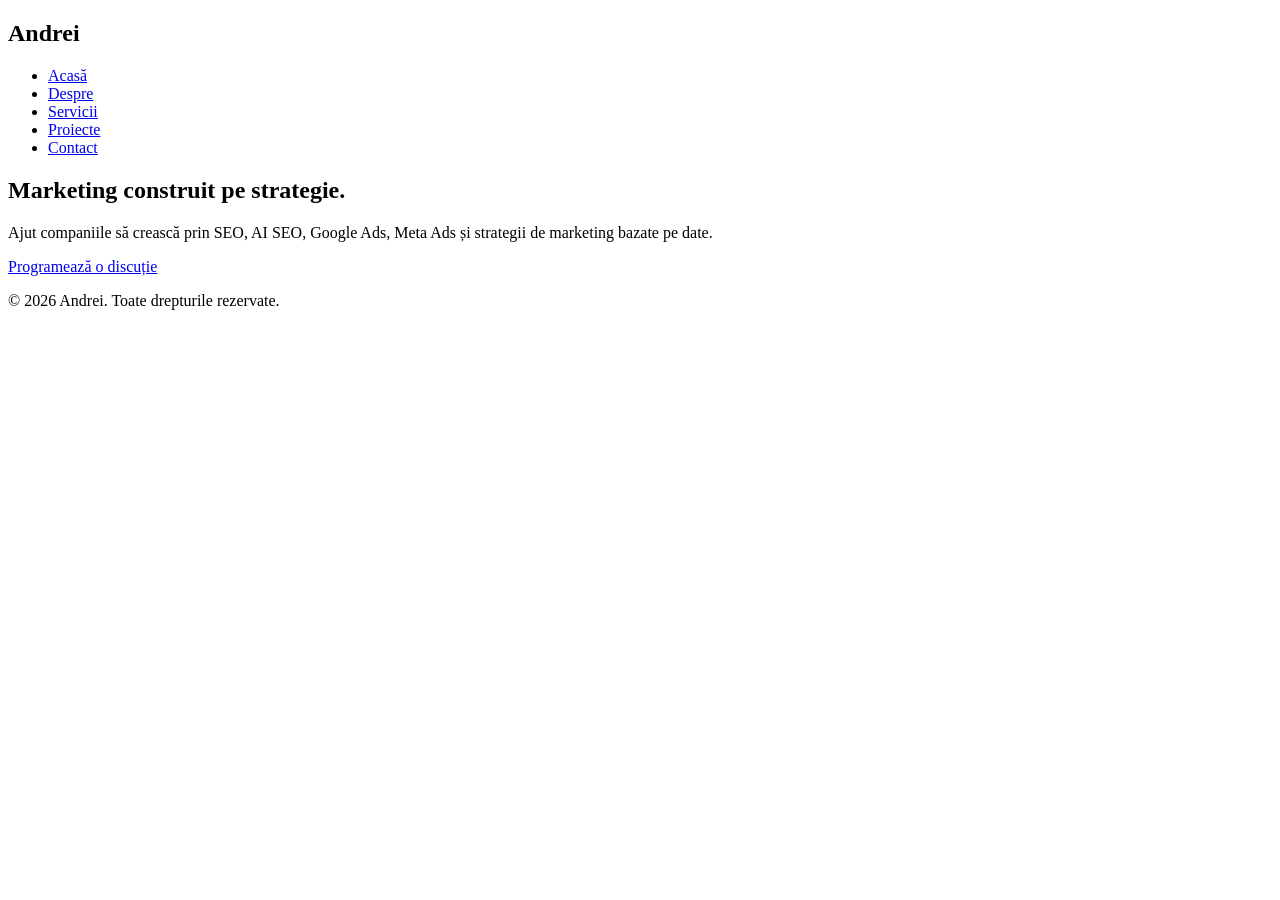
==== index.html @ 4b0fb8a0 "Add files via upload" ====
<!DOCTYPE html>
<html lang="ro">
<head>
    <meta charset="UTF-8">
    <meta name="viewport" content="width=device-width, initial-scale=1.0">
    <title>Andrei | Marketing Specialist</title>
    <meta name="description" content="Website de prezentare pentru Andrei - Specialist în Marketing.">
    <link rel="stylesheet" href="style.css">
</head>
<body>

<header>
    <nav>
        <h2>Andrei</h2>
        <ul>
            <li><a href="#">Acasă</a></li>
            <li><a href="#">Despre</a></li>
            <li><a href="#">Servicii</a></li>
            <li><a href="#">Proiecte</a></li>
            <li><a href="#">Contact</a></li>
        </ul>
    </nav>
</header>

<main>

<section id="hero">
    <h1>Marketing construit pe strategie.</h1>

    <p>
        Ajut companiile să crească prin SEO, AI SEO, Google Ads,
        Meta Ads și strategii de marketing bazate pe date.
    </p>

    <a href="#">Programează o discuție</a>
</section>

</main>

<footer>
    <p>© 2026 Andrei. Toate drepturile rezervate.</p>
</footer>

<script src="script.js"></script>

</body>
</html>
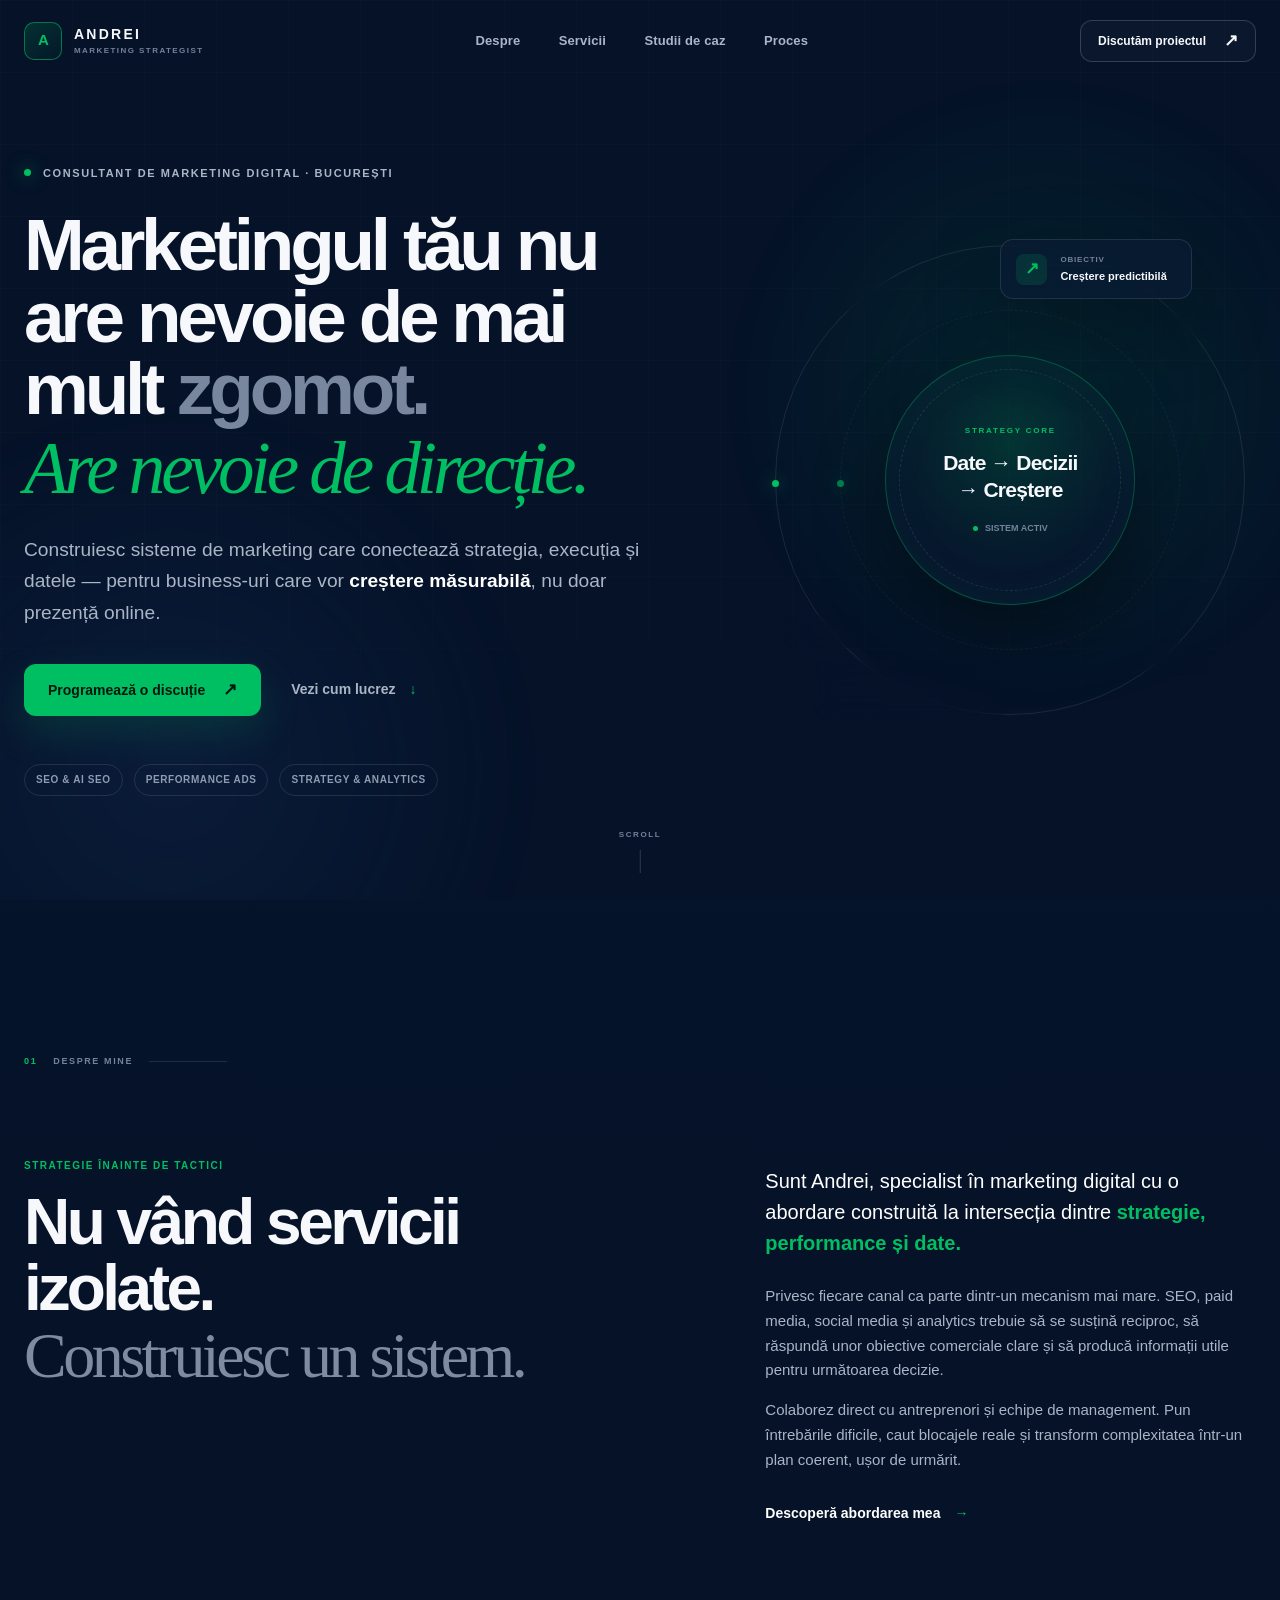
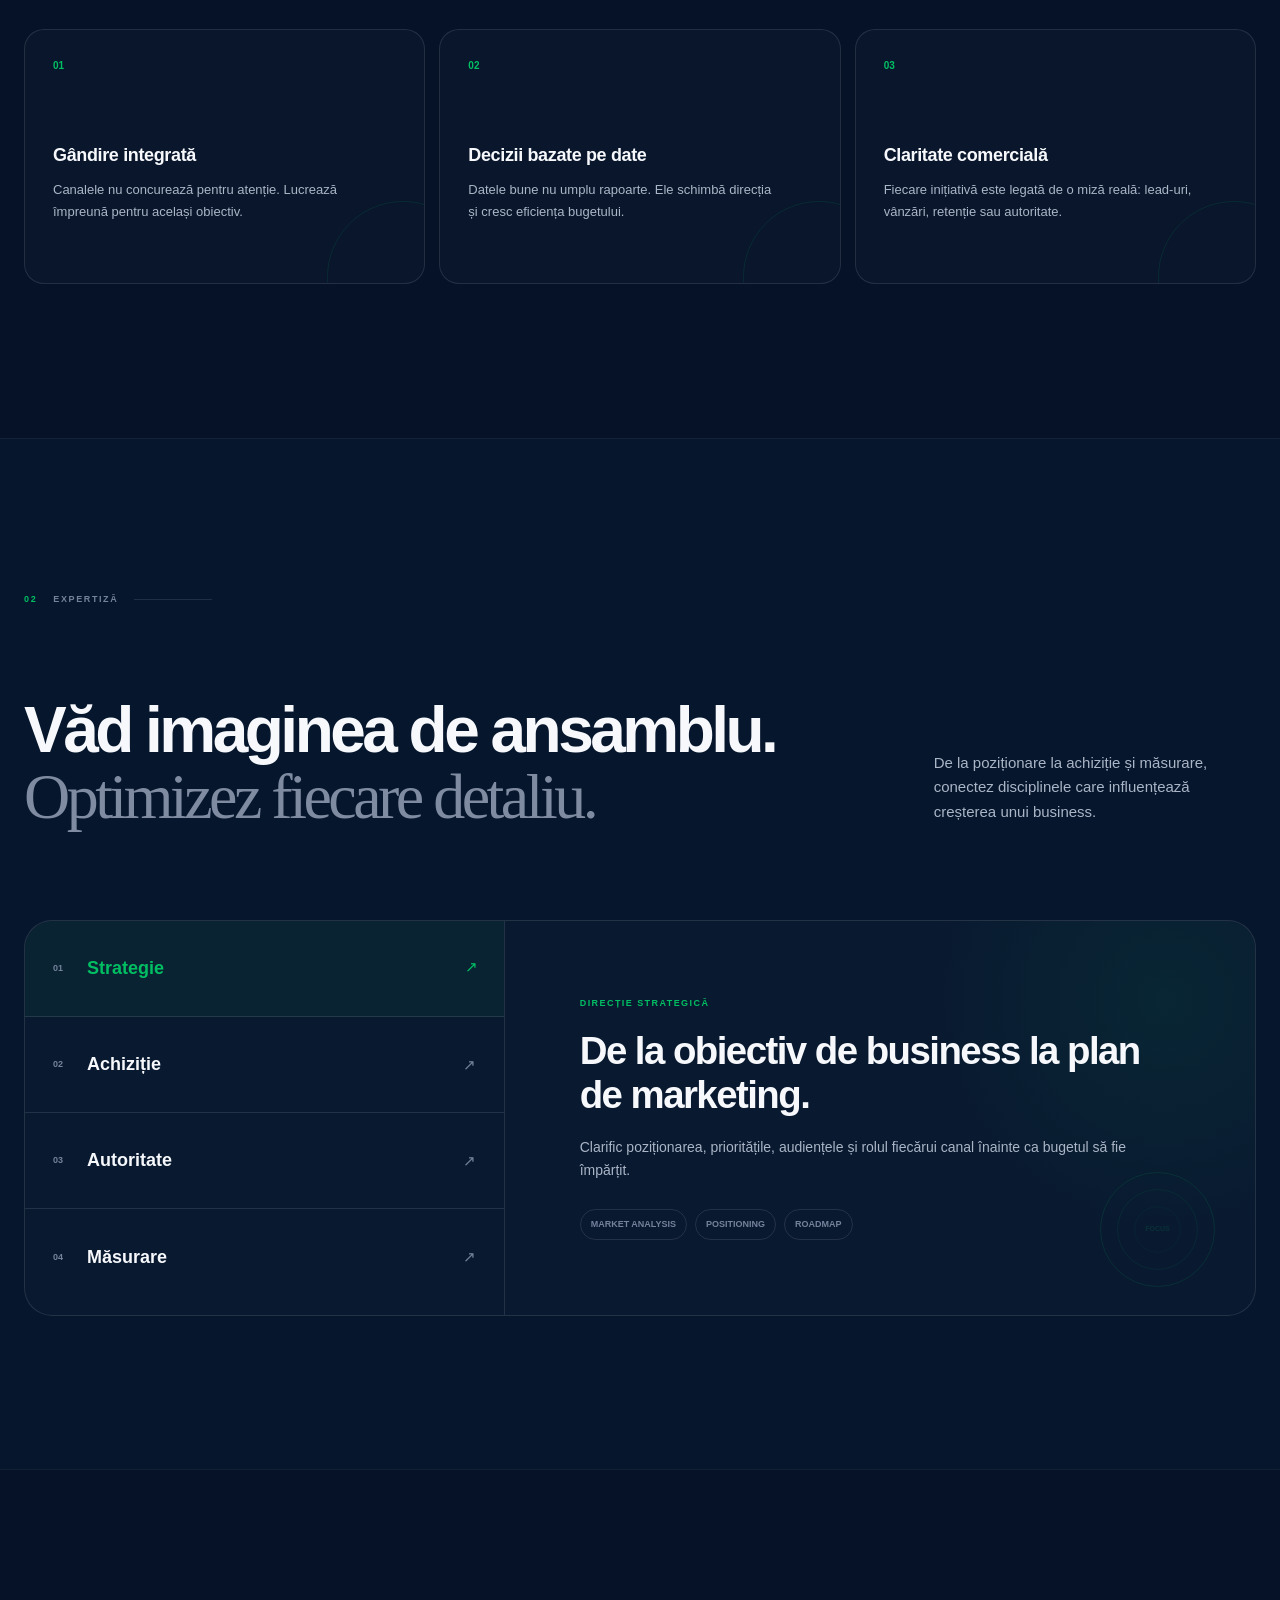
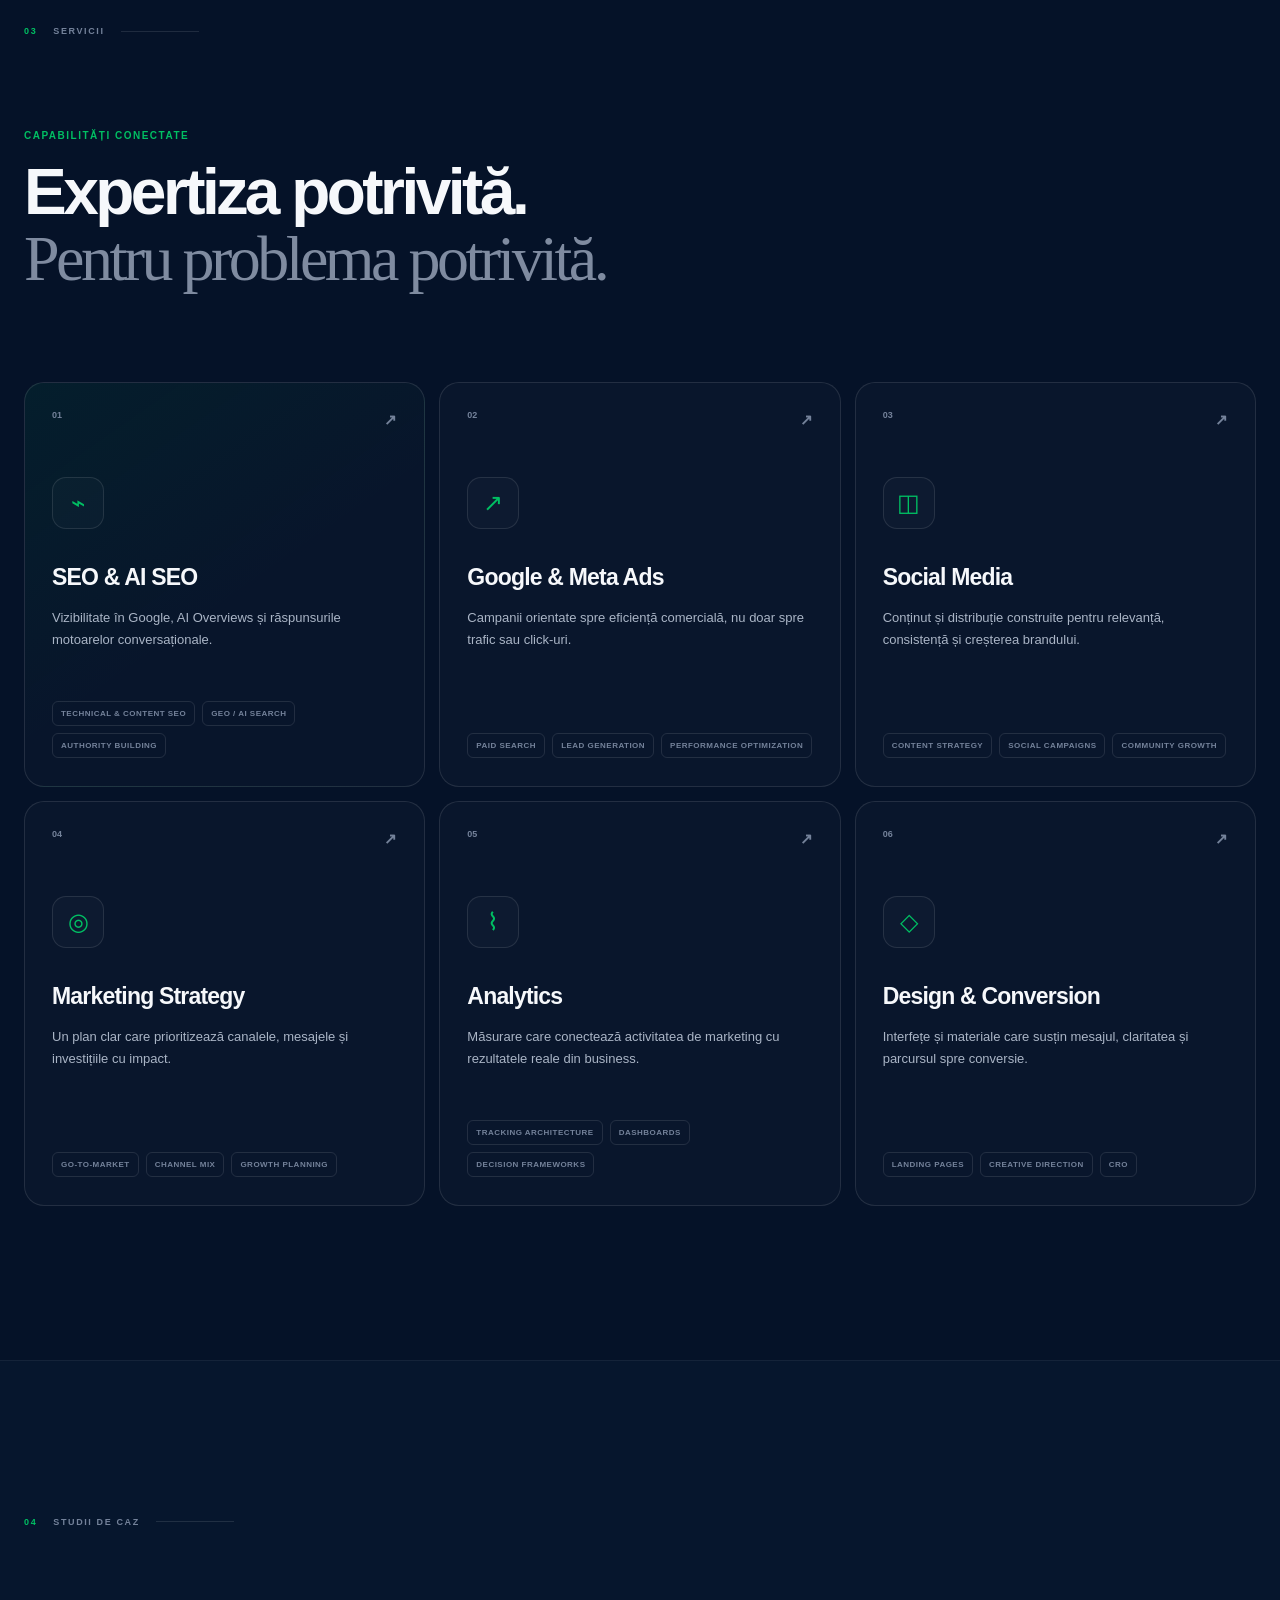
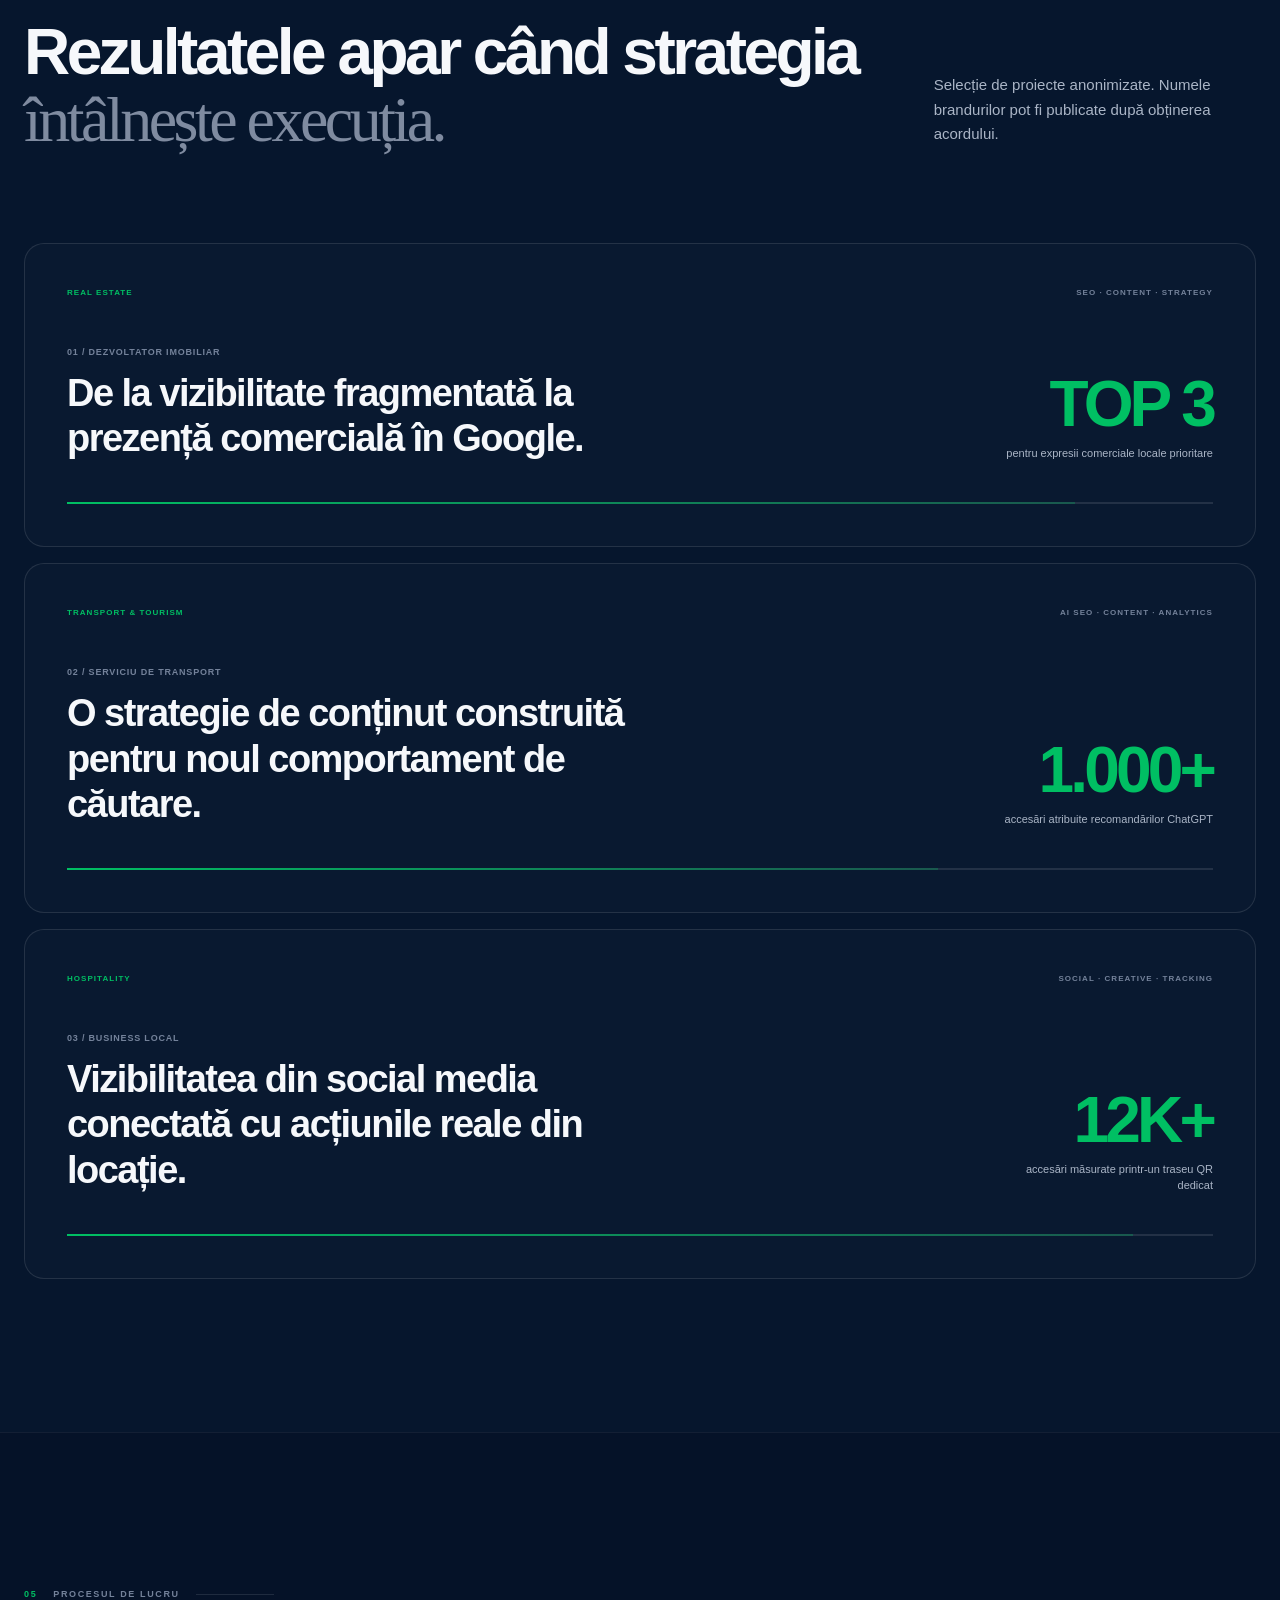
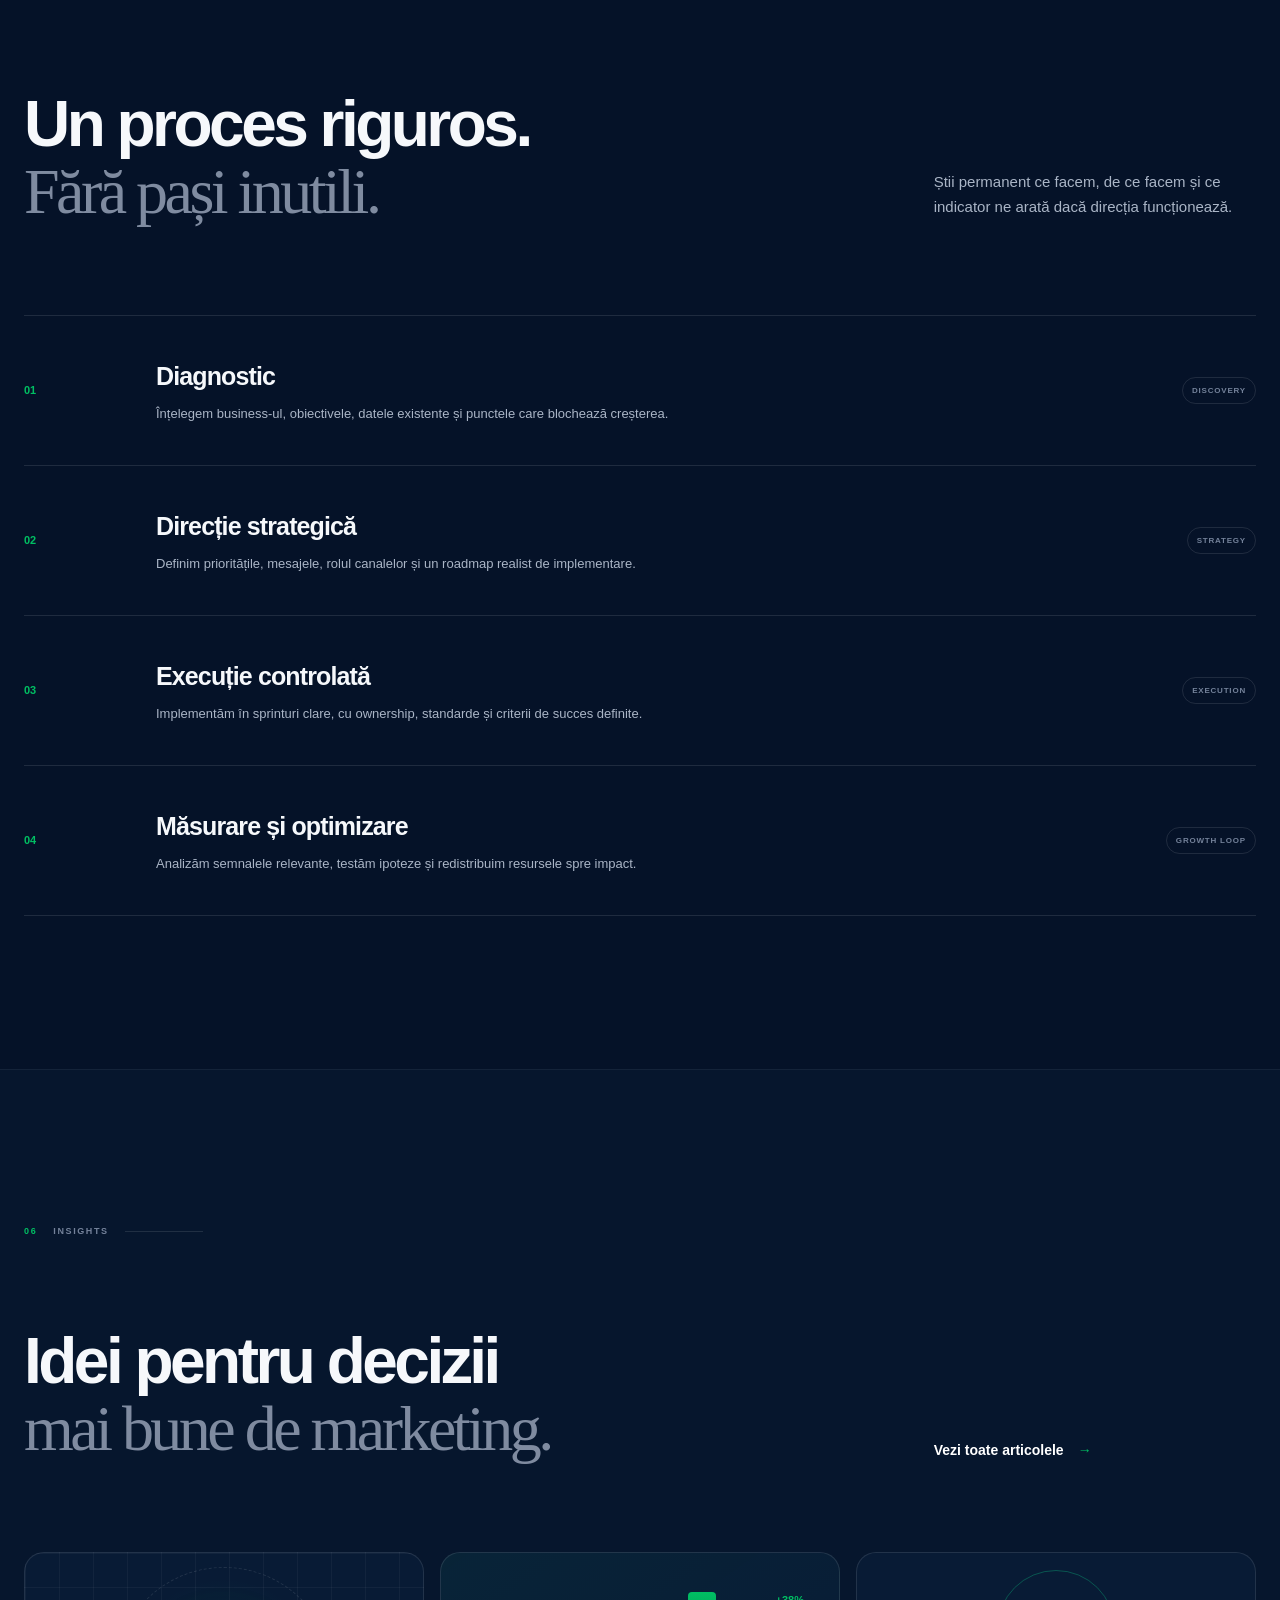
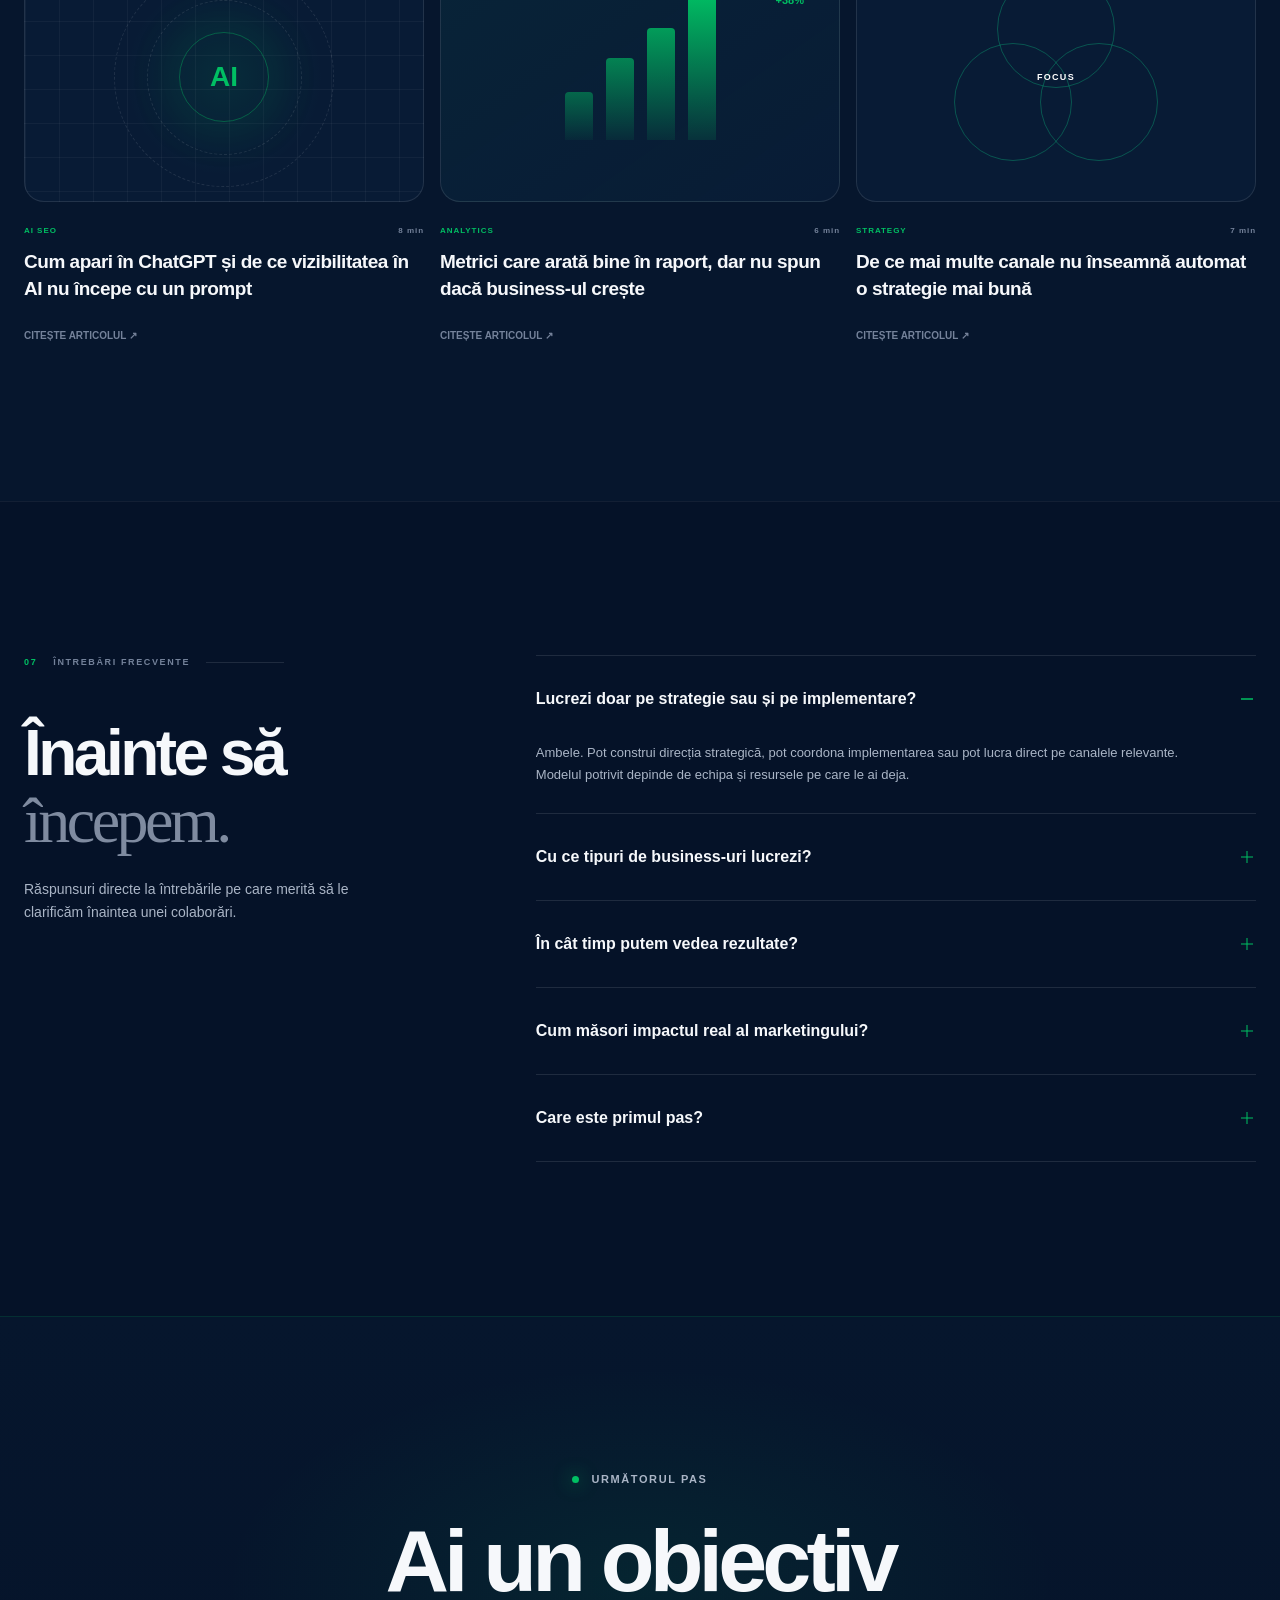
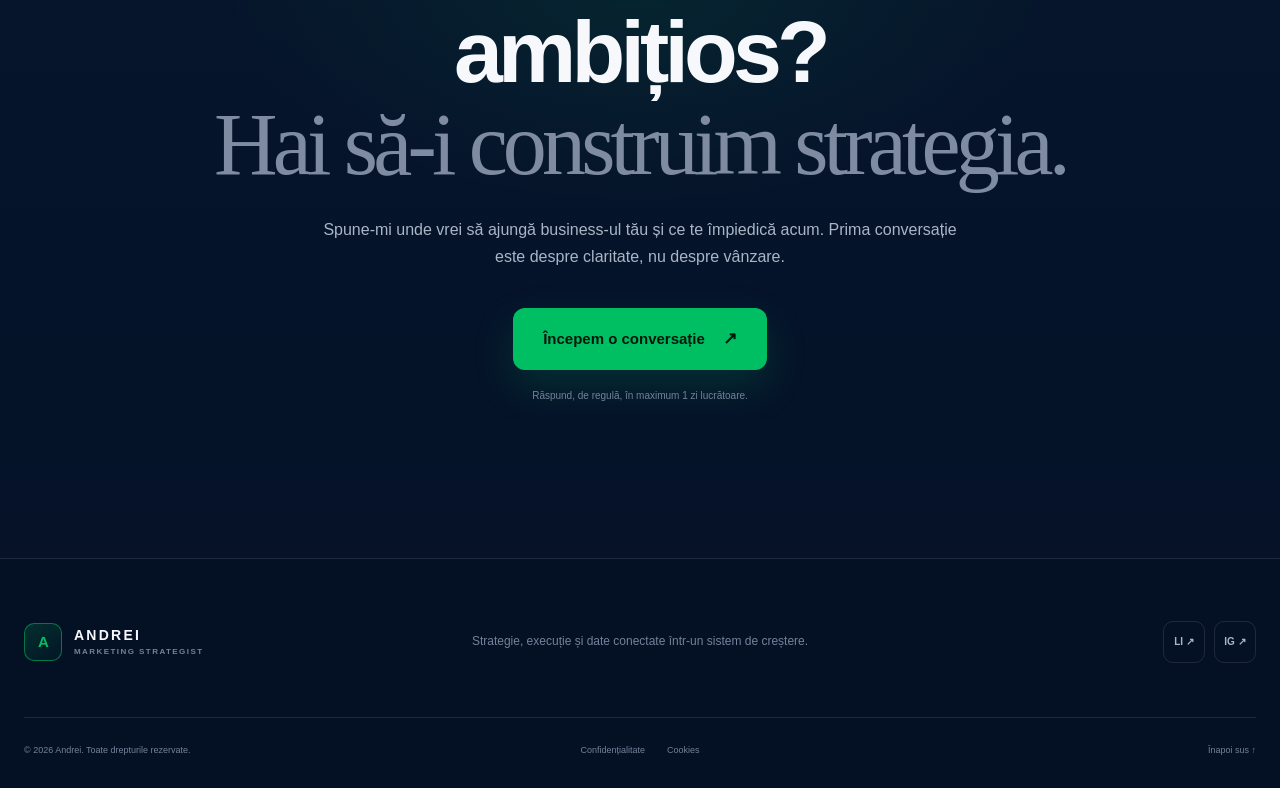
==== commit 28080d0f: "Add files via upload" ====
--- a/index.html
+++ b/index.html
@@ -1,47 +1,489 @@
-<!DOCTYPE html>
+<!doctype html>
 <html lang="ro">
 <head>
-    <meta charset="UTF-8">
-    <meta name="viewport" content="width=device-width, initial-scale=1.0">
-    <title>Andrei | Marketing Specialist</title>
-    <meta name="description" content="Website de prezentare pentru Andrei - Specialist în Marketing.">
-    <link rel="stylesheet" href="style.css">
+  <meta charset="utf-8">
+  <meta name="viewport" content="width=device-width, initial-scale=1">
+  <meta name="theme-color" content="#051228">
+  <meta name="color-scheme" content="dark">
+
+  <title>Andrei — Consultant de Marketing Digital | Strategie și Creștere</title>
+  <meta name="description" content="Strategii integrate de SEO, AI SEO, PPC, social media și analytics pentru business-uri care vor creștere măsurabilă, nu doar vizibilitate.">
+  <meta name="robots" content="index, follow, max-image-preview:large">
+  <!-- Înlocuiește domeniul de mai jos înainte de publicare. -->
+  <link rel="canonical" href="https://www.domeniultau.ro/">
+
+  <meta property="og:type" content="website">
+  <meta property="og:locale" content="ro_RO">
+  <meta property="og:title" content="Andrei — Consultant de Marketing Digital">
+  <meta property="og:description" content="Marketing construit ca sistem de creștere: strategie, execuție și măsurare.">
+  <meta property="og:url" content="https://www.domeniultau.ro/">
+  <meta property="og:site_name" content="Andrei — Marketing Digital">
+  <meta property="og:image" content="https://www.domeniultau.ro/og-image.jpg">
+  <meta property="og:image:alt" content="Andrei — consultant de marketing digital">
+
+  <meta name="twitter:card" content="summary_large_image">
+  <meta name="twitter:title" content="Andrei — Consultant de Marketing Digital">
+  <meta name="twitter:description" content="Marketing construit ca sistem de creștere: strategie, execuție și măsurare.">
+  <meta name="twitter:image" content="https://www.domeniultau.ro/og-image.jpg">
+
+  <script type="application/ld+json">
+  {
+    "@context": "https://schema.org",
+    "@type": "Person",
+    "name": "Andrei",
+    "jobTitle": "Consultant de Marketing Digital",
+    "url": "https://www.domeniultau.ro/",
+    "knowsAbout": [
+      "Marketing Strategy",
+      "Search Engine Optimization",
+      "AI SEO",
+      "Google Ads",
+      "Meta Ads",
+      "Social Media Marketing",
+      "Marketing Analytics"
+    ]
+  }
+  </script>
+
+  <link rel="stylesheet" href="style.css">
+  <script src="script.js" defer></script>
 </head>
+
 <body>
-
-<header>
-    <nav>
-        <h2>Andrei</h2>
-        <ul>
-            <li><a href="#">Acasă</a></li>
-            <li><a href="#">Despre</a></li>
-            <li><a href="#">Servicii</a></li>
-            <li><a href="#">Proiecte</a></li>
-            <li><a href="#">Contact</a></li>
-        </ul>
-    </nav>
-</header>
-
-<main>
-
-<section id="hero">
-    <h1>Marketing construit pe strategie.</h1>
-
-    <p>
-        Ajut companiile să crească prin SEO, AI SEO, Google Ads,
-        Meta Ads și strategii de marketing bazate pe date.
-    </p>
-
-    <a href="#">Programează o discuție</a>
-</section>
-
-</main>
-
-<footer>
-    <p>© 2026 Andrei. Toate drepturile rezervate.</p>
-</footer>
-
-<script src="script.js"></script>
-
+  <a class="skip-link" href="#continut">Sari la conținut</a>
+
+  <header class="site-header" data-header>
+    <div class="container nav-shell">
+      <a class="brand" href="#acasa" aria-label="Andrei — pagina principală">
+        <span class="brand-mark" aria-hidden="true">A</span>
+        <span class="brand-copy">
+          <strong>ANDREI</strong>
+          <small>MARKETING STRATEGIST</small>
+        </span>
+      </a>
+
+      <nav class="desktop-nav" aria-label="Navigație principală">
+        <a href="#despre">Despre</a>
+        <a href="#servicii">Servicii</a>
+        <a href="#studii">Studii de caz</a>
+        <a href="#proces">Proces</a>
+      </nav>
+
+      <a class="button button-small button-outline nav-cta" href="#contact">
+        Discutăm proiectul
+        <span aria-hidden="true">↗</span>
+      </a>
+
+      <button class="menu-toggle" type="button" aria-label="Deschide meniul" aria-controls="mobile-menu" aria-expanded="false" data-menu-toggle>
+        <span></span><span></span>
+      </button>
+    </div>
+
+    <div class="mobile-menu" id="mobile-menu" data-mobile-menu hidden>
+      <nav aria-label="Navigație mobilă">
+        <a href="#despre">Despre</a>
+        <a href="#expertiza">Expertiză</a>
+        <a href="#servicii">Servicii</a>
+        <a href="#studii">Studii de caz</a>
+        <a href="#proces">Proces</a>
+        <a href="#blog">Insights</a>
+        <a href="#contact">Contact</a>
+      </nav>
+    </div>
+  </header>
+
+  <main id="continut">
+    <section class="hero" id="acasa" aria-labelledby="hero-title">
+      <div class="hero-grid" aria-hidden="true"></div>
+      <div class="hero-glow hero-glow-one" aria-hidden="true"></div>
+      <div class="hero-glow hero-glow-two" aria-hidden="true"></div>
+
+      <div class="container hero-layout">
+        <div class="hero-copy" data-reveal>
+          <p class="eyebrow"><span></span> Consultant de marketing digital · București</p>
+          <h1 id="hero-title">
+            Marketingul tău nu are nevoie de mai mult <span class="muted-word">zgomot.</span>
+            <em>Are nevoie de direcție.</em>
+          </h1>
+          <p class="hero-lead">
+            Construiesc sisteme de marketing care conectează strategia, execuția și datele — pentru business-uri care vor <strong>creștere măsurabilă</strong>, nu doar prezență online.
+          </p>
+          <div class="hero-actions">
+            <a class="button button-primary" href="#contact">
+              Programează o discuție
+              <span aria-hidden="true">↗</span>
+            </a>
+            <a class="text-link" href="#studii">
+              Vezi cum lucrez
+              <span aria-hidden="true">↓</span>
+            </a>
+          </div>
+          <div class="hero-proof" aria-label="Domenii principale de expertiză">
+            <span>SEO &amp; AI SEO</span>
+            <span>Performance Ads</span>
+            <span>Strategy &amp; Analytics</span>
+          </div>
+        </div>
+
+        <div class="strategy-visual" data-parallax-root data-reveal aria-label="Sistem strategic de marketing: strategie, canale și măsurare">
+          <div class="visual-orbit orbit-one" aria-hidden="true"></div>
+          <div class="visual-orbit orbit-two" aria-hidden="true"></div>
+
+          <div class="signal-card signal-card-top" data-parallax="-0.7">
+            <span class="signal-icon" aria-hidden="true">↗</span>
+            <span><small>Obiectiv</small>Creștere predictibilă</span>
+          </div>
+
+          <div class="strategy-core" data-parallax="0.35">
+            <span class="core-label">STRATEGY CORE</span>
+            <strong>Date → Decizii<br>→ Creștere</strong>
+            <div class="core-status"><i></i> Sistem activ</div>
+          </div>
+
+          <div class="channel-node node-seo" data-parallax="0.85"><i></i><span>SEO</span></div>
+          <div class="channel-node node-ads" data-parallax="-0.5"><i></i><span>ADS</span></div>
+          <div class="channel-node node-social" data-parallax="0.6"><i></i><span>SOCIAL</span></div>
+          <div class="channel-node node-data" data-parallax="-0.8"><i></i><span>DATA</span></div>
+
+          <div class="signal-card signal-card-bottom" data-parallax="0.9">
+            <span class="mini-chart" aria-hidden="true"><i></i><i></i><i></i><i></i></span>
+            <span><small>Principiu</small>Măsoară ce contează</span>
+          </div>
+        </div>
+      </div>
+
+      <a class="scroll-cue" href="#despre" aria-label="Derulează la secțiunea Despre mine">
+        <span>SCROLL</span><i aria-hidden="true"></i>
+      </a>
+    </section>
+
+    <section class="section about" id="despre" aria-labelledby="about-title">
+      <div class="container">
+        <div class="section-index" data-reveal><span>01</span><p>DESPRE MINE</p></div>
+        <div class="about-grid">
+          <div data-reveal>
+            <p class="section-kicker">Strategie înainte de tactici</p>
+            <h2 id="about-title">Nu vând servicii izolate.<br><span>Construiesc un sistem.</span></h2>
+          </div>
+          <div class="about-copy" data-reveal>
+            <p class="large-copy">Sunt Andrei, specialist în marketing digital cu o abordare construită la intersecția dintre <strong>strategie, performance și date.</strong></p>
+            <p>Privesc fiecare canal ca parte dintr-un mecanism mai mare. SEO, paid media, social media și analytics trebuie să se susțină reciproc, să răspundă unor obiective comerciale clare și să producă informații utile pentru următoarea decizie.</p>
+            <p>Colaborez direct cu antreprenori și echipe de management. Pun întrebările dificile, caut blocajele reale și transform complexitatea într-un plan coerent, ușor de urmărit.</p>
+            <a class="text-link text-link-accent" href="#proces">Descoperă abordarea mea <span aria-hidden="true">→</span></a>
+          </div>
+        </div>
+
+        <div class="principles-grid" data-stagger>
+          <article class="principle-card" data-reveal>
+            <span class="card-number">01</span>
+            <h3>Gândire integrată</h3>
+            <p>Canalele nu concurează pentru atenție. Lucrează împreună pentru același obiectiv.</p>
+          </article>
+          <article class="principle-card" data-reveal>
+            <span class="card-number">02</span>
+            <h3>Decizii bazate pe date</h3>
+            <p>Datele bune nu umplu rapoarte. Ele schimbă direcția și cresc eficiența bugetului.</p>
+          </article>
+          <article class="principle-card" data-reveal>
+            <span class="card-number">03</span>
+            <h3>Claritate comercială</h3>
+            <p>Fiecare inițiativă este legată de o miză reală: lead-uri, vânzări, retenție sau autoritate.</p>
+          </article>
+        </div>
+      </div>
+    </section>
+
+    <section class="section expertise" id="expertiza" aria-labelledby="expertise-title">
+      <div class="container">
+        <div class="section-index" data-reveal><span>02</span><p>EXPERTIZĂ</p></div>
+        <div class="section-heading split-heading" data-reveal>
+          <h2 id="expertise-title">Văd imaginea de ansamblu.<br><span>Optimizez fiecare detaliu.</span></h2>
+          <p>De la poziționare la achiziție și măsurare, conectez disciplinele care influențează creșterea unui business.</p>
+        </div>
+
+        <div class="expertise-board" data-reveal>
+          <div class="expertise-list" role="tablist" aria-label="Arii de expertiză">
+            <button class="expertise-tab is-active" type="button" role="tab" aria-selected="true" aria-controls="expertise-panel" data-expertise="strategy">
+              <span>01</span><strong>Strategie</strong><i aria-hidden="true">↗</i>
+            </button>
+            <button class="expertise-tab" type="button" role="tab" aria-selected="false" aria-controls="expertise-panel" data-expertise="acquisition">
+              <span>02</span><strong>Achiziție</strong><i aria-hidden="true">↗</i>
+            </button>
+            <button class="expertise-tab" type="button" role="tab" aria-selected="false" aria-controls="expertise-panel" data-expertise="authority">
+              <span>03</span><strong>Autoritate</strong><i aria-hidden="true">↗</i>
+            </button>
+            <button class="expertise-tab" type="button" role="tab" aria-selected="false" aria-controls="expertise-panel" data-expertise="measurement">
+              <span>04</span><strong>Măsurare</strong><i aria-hidden="true">↗</i>
+            </button>
+          </div>
+          <div class="expertise-panel" id="expertise-panel" role="tabpanel" aria-live="polite">
+            <p class="panel-label" data-panel-label>DIRECȚIE STRATEGICĂ</p>
+            <h3 data-panel-title>De la obiectiv de business la plan de marketing.</h3>
+            <p data-panel-copy>Clarific poziționarea, prioritățile, audiențele și rolul fiecărui canal înainte ca bugetul să fie împărțit.</p>
+            <div class="panel-tags" data-panel-tags>
+              <span>Market analysis</span><span>Positioning</span><span>Roadmap</span>
+            </div>
+            <div class="panel-graphic" aria-hidden="true">
+              <i></i><i></i><i></i><span>FOCUS</span>
+            </div>
+          </div>
+        </div>
+      </div>
+    </section>
+
+    <section class="section services" id="servicii" aria-labelledby="services-title">
+      <div class="container">
+        <div class="section-index" data-reveal><span>03</span><p>SERVICII</p></div>
+        <div class="section-heading" data-reveal>
+          <p class="section-kicker">Capabilități conectate</p>
+          <h2 id="services-title">Expertiza potrivită.<br><span>Pentru problema potrivită.</span></h2>
+        </div>
+
+        <div class="services-grid" data-stagger>
+          <article class="service-card service-card-featured" data-reveal>
+            <div class="service-top"><span>01</span><i aria-hidden="true">↗</i></div>
+            <div class="service-icon" aria-hidden="true"><span>⌁</span></div>
+            <h3>SEO &amp; AI SEO</h3>
+            <p>Vizibilitate în Google, AI Overviews și răspunsurile motoarelor conversaționale.</p>
+            <ul><li>Technical &amp; Content SEO</li><li>GEO / AI Search</li><li>Authority Building</li></ul>
+          </article>
+
+          <article class="service-card" data-reveal>
+            <div class="service-top"><span>02</span><i aria-hidden="true">↗</i></div>
+            <div class="service-icon" aria-hidden="true"><span>↗</span></div>
+            <h3>Google &amp; Meta Ads</h3>
+            <p>Campanii orientate spre eficiență comercială, nu doar spre trafic sau click-uri.</p>
+            <ul><li>Paid Search</li><li>Lead Generation</li><li>Performance Optimization</li></ul>
+          </article>
+
+          <article class="service-card" data-reveal>
+            <div class="service-top"><span>03</span><i aria-hidden="true">↗</i></div>
+            <div class="service-icon" aria-hidden="true"><span>◫</span></div>
+            <h3>Social Media</h3>
+            <p>Conținut și distribuție construite pentru relevanță, consistență și creșterea brandului.</p>
+            <ul><li>Content Strategy</li><li>Social Campaigns</li><li>Community Growth</li></ul>
+          </article>
+
+          <article class="service-card" data-reveal>
+            <div class="service-top"><span>04</span><i aria-hidden="true">↗</i></div>
+            <div class="service-icon" aria-hidden="true"><span>◎</span></div>
+            <h3>Marketing Strategy</h3>
+            <p>Un plan clar care prioritizează canalele, mesajele și investițiile cu impact.</p>
+            <ul><li>Go-to-Market</li><li>Channel Mix</li><li>Growth Planning</li></ul>
+          </article>
+
+          <article class="service-card" data-reveal>
+            <div class="service-top"><span>05</span><i aria-hidden="true">↗</i></div>
+            <div class="service-icon" aria-hidden="true"><span>⌇</span></div>
+            <h3>Analytics</h3>
+            <p>Măsurare care conectează activitatea de marketing cu rezultatele reale din business.</p>
+            <ul><li>Tracking Architecture</li><li>Dashboards</li><li>Decision Frameworks</li></ul>
+          </article>
+
+          <article class="service-card" data-reveal>
+            <div class="service-top"><span>06</span><i aria-hidden="true">↗</i></div>
+            <div class="service-icon" aria-hidden="true"><span>◇</span></div>
+            <h3>Design &amp; Conversion</h3>
+            <p>Interfețe și materiale care susțin mesajul, claritatea și parcursul spre conversie.</p>
+            <ul><li>Landing Pages</li><li>Creative Direction</li><li>CRO</li></ul>
+          </article>
+        </div>
+      </div>
+    </section>
+
+    <section class="section cases" id="studii" aria-labelledby="cases-title">
+      <div class="container">
+        <div class="section-index" data-reveal><span>04</span><p>STUDII DE CAZ</p></div>
+        <div class="section-heading split-heading" data-reveal>
+          <h2 id="cases-title">Rezultatele apar când strategia<br><span>întâlnește execuția.</span></h2>
+          <p>Selecție de proiecte anonimizate. Numele brandurilor pot fi publicate după obținerea acordului.</p>
+        </div>
+
+        <div class="cases-list">
+          <article class="case-card" data-reveal>
+            <div class="case-meta"><span>REAL ESTATE</span><span>SEO · CONTENT · STRATEGY</span></div>
+            <div class="case-main">
+              <div>
+                <p>01 / DEZVOLTATOR IMOBILIAR</p>
+                <h3>De la vizibilitate fragmentată la prezență comercială în Google.</h3>
+              </div>
+              <div class="case-result">
+                <strong>TOP 3</strong>
+                <span>pentru expresii comerciale locale prioritare</span>
+              </div>
+            </div>
+            <div class="case-bar"><i style="--progress: 88%"></i></div>
+          </article>
+
+          <article class="case-card" data-reveal>
+            <div class="case-meta"><span>TRANSPORT &amp; TOURISM</span><span>AI SEO · CONTENT · ANALYTICS</span></div>
+            <div class="case-main">
+              <div>
+                <p>02 / SERVICIU DE TRANSPORT</p>
+                <h3>O strategie de conținut construită pentru noul comportament de căutare.</h3>
+              </div>
+              <div class="case-result">
+                <strong>1.000+</strong>
+                <span>accesări atribuite recomandărilor ChatGPT</span>
+              </div>
+            </div>
+            <div class="case-bar"><i style="--progress: 76%"></i></div>
+          </article>
+
+          <article class="case-card" data-reveal>
+            <div class="case-meta"><span>HOSPITALITY</span><span>SOCIAL · CREATIVE · TRACKING</span></div>
+            <div class="case-main">
+              <div>
+                <p>03 / BUSINESS LOCAL</p>
+                <h3>Vizibilitatea din social media conectată cu acțiunile reale din locație.</h3>
+              </div>
+              <div class="case-result">
+                <strong>12K+</strong>
+                <span>accesări măsurate printr-un traseu QR dedicat</span>
+              </div>
+            </div>
+            <div class="case-bar"><i style="--progress: 93%"></i></div>
+          </article>
+        </div>
+      </div>
+    </section>
+
+    <section class="section process" id="proces" aria-labelledby="process-title">
+      <div class="container">
+        <div class="section-index" data-reveal><span>05</span><p>PROCESUL DE LUCRU</p></div>
+        <div class="section-heading split-heading" data-reveal>
+          <h2 id="process-title">Un proces riguros.<br><span>Fără pași inutili.</span></h2>
+          <p>Știi permanent ce facem, de ce facem și ce indicator ne arată dacă direcția funcționează.</p>
+        </div>
+
+        <ol class="process-list">
+          <li data-reveal>
+            <span class="process-number">01</span>
+            <div><h3>Diagnostic</h3><p>Înțelegem business-ul, obiectivele, datele existente și punctele care blochează creșterea.</p></div>
+            <span class="process-tag">DISCOVERY</span>
+          </li>
+          <li data-reveal>
+            <span class="process-number">02</span>
+            <div><h3>Direcție strategică</h3><p>Definim prioritățile, mesajele, rolul canalelor și un roadmap realist de implementare.</p></div>
+            <span class="process-tag">STRATEGY</span>
+          </li>
+          <li data-reveal>
+            <span class="process-number">03</span>
+            <div><h3>Execuție controlată</h3><p>Implementăm în sprinturi clare, cu ownership, standarde și criterii de succes definite.</p></div>
+            <span class="process-tag">EXECUTION</span>
+          </li>
+          <li data-reveal>
+            <span class="process-number">04</span>
+            <div><h3>Măsurare și optimizare</h3><p>Analizăm semnalele relevante, testăm ipoteze și redistribuim resursele spre impact.</p></div>
+            <span class="process-tag">GROWTH LOOP</span>
+          </li>
+        </ol>
+      </div>
+    </section>
+
+    <section class="section insights" id="blog" aria-labelledby="blog-title">
+      <div class="container">
+        <div class="section-index" data-reveal><span>06</span><p>INSIGHTS</p></div>
+        <div class="section-heading split-heading" data-reveal>
+          <h2 id="blog-title">Idei pentru decizii<br><span>mai bune de marketing.</span></h2>
+          <a class="text-link text-link-accent" href="#blog">Vezi toate articolele <span aria-hidden="true">→</span></a>
+        </div>
+
+        <div class="articles-grid" data-stagger>
+          <article class="article-card" data-reveal>
+            <a href="#" aria-label="Citește: Cum apari în ChatGPT">
+              <div class="article-visual visual-ai" aria-hidden="true"><span>AI</span><i></i><i></i></div>
+              <div class="article-meta"><span>AI SEO</span><time datetime="2026-07-11">8 min</time></div>
+              <h3>Cum apari în ChatGPT și de ce vizibilitatea în AI nu începe cu un prompt</h3>
+              <span class="article-link">Citește articolul ↗</span>
+            </a>
+          </article>
+          <article class="article-card" data-reveal>
+            <a href="#" aria-label="Citește: Metrici care contează">
+              <div class="article-visual visual-data" aria-hidden="true"><i></i><i></i><i></i><i></i></div>
+              <div class="article-meta"><span>ANALYTICS</span><time datetime="2026-07-11">6 min</time></div>
+              <h3>Metrici care arată bine în raport, dar nu spun dacă business-ul crește</h3>
+              <span class="article-link">Citește articolul ↗</span>
+            </a>
+          </article>
+          <article class="article-card" data-reveal>
+            <a href="#" aria-label="Citește: Când nu ai nevoie de mai multe canale">
+              <div class="article-visual visual-strategy" aria-hidden="true"><span></span><span></span><span></span></div>
+              <div class="article-meta"><span>STRATEGY</span><time datetime="2026-07-11">7 min</time></div>
+              <h3>De ce mai multe canale nu înseamnă automat o strategie mai bună</h3>
+              <span class="article-link">Citește articolul ↗</span>
+            </a>
+          </article>
+        </div>
+      </div>
+    </section>
+
+    <section class="section faq" id="intrebari" aria-labelledby="faq-title">
+      <div class="container faq-grid">
+        <div data-reveal>
+          <div class="section-index"><span>07</span><p>ÎNTREBĂRI FRECVENTE</p></div>
+          <h2 id="faq-title">Înainte să<br><span>începem.</span></h2>
+          <p>Răspunsuri directe la întrebările pe care merită să le clarificăm înaintea unei colaborări.</p>
+        </div>
+        <div class="accordion" data-accordion>
+          <article class="accordion-item is-open" data-reveal>
+            <h3><button type="button" aria-expanded="true"><span>Lucrezi doar pe strategie sau și pe implementare?</span><i aria-hidden="true"></i></button></h3>
+            <div class="accordion-panel"><p>Ambele. Pot construi direcția strategică, pot coordona implementarea sau pot lucra direct pe canalele relevante. Modelul potrivit depinde de echipa și resursele pe care le ai deja.</p></div>
+          </article>
+          <article class="accordion-item" data-reveal>
+            <h3><button type="button" aria-expanded="false"><span>Cu ce tipuri de business-uri lucrezi?</span><i aria-hidden="true"></i></button></h3>
+            <div class="accordion-panel"><p>În principal cu IMM-uri, dezvoltatori imobiliari, servicii locale și business-uri conduse de antreprenori care vor un partener implicat în decizie, nu doar un executant.</p></div>
+          </article>
+          <article class="accordion-item" data-reveal>
+            <h3><button type="button" aria-expanded="false"><span>În cât timp putem vedea rezultate?</span><i aria-hidden="true"></i></button></h3>
+            <div class="accordion-panel"><p>Depinde de canal și de punctul de pornire. Paid media poate produce semnale rapid, în timp ce SEO și construcția de brand au nevoie de consecvență. La început stabilim repere realiste, nu promisiuni universale.</p></div>
+          </article>
+          <article class="accordion-item" data-reveal>
+            <h3><button type="button" aria-expanded="false"><span>Cum măsori impactul real al marketingului?</span><i aria-hidden="true"></i></button></h3>
+            <div class="accordion-panel"><p>Definim de la început ce înseamnă progresul pentru business și construim tracking-ul în jurul acelor obiective. Separăm indicatorii de diagnostic de rezultatele comerciale.</p></div>
+          </article>
+          <article class="accordion-item" data-reveal>
+            <h3><button type="button" aria-expanded="false"><span>Care este primul pas?</span><i aria-hidden="true"></i></button></h3>
+            <div class="accordion-panel"><p>O discuție scurtă despre context, obiective și blocaje. Dacă există potrivire, urmează o etapă de diagnostic și o propunere clară de colaborare.</p></div>
+          </article>
+        </div>
+      </div>
+    </section>
+
+    <section class="section contact" id="contact" aria-labelledby="contact-title">
+      <div class="contact-glow" aria-hidden="true"></div>
+      <div class="container contact-inner" data-reveal>
+        <p class="eyebrow"><span></span> URMĂTORUL PAS</p>
+        <h2 id="contact-title">Ai un obiectiv ambițios?<br><span>Hai să-i construim strategia.</span></h2>
+        <p>Spune-mi unde vrei să ajungă business-ul tău și ce te împiedică acum. Prima conversație este despre claritate, nu despre vânzare.</p>
+        <a class="button button-primary button-large" href="mailto:hello@domeniultau.ro?subject=Discuție%20despre%20un%20proiect%20de%20marketing">
+          Începem o conversație
+          <span aria-hidden="true">↗</span>
+        </a>
+        <small>Răspund, de regulă, în maximum 1 zi lucrătoare.</small>
+      </div>
+    </section>
+  </main>
+
+  <footer class="site-footer">
+    <div class="container">
+      <div class="footer-main">
+        <a class="brand" href="#acasa" aria-label="Andrei — înapoi sus">
+          <span class="brand-mark" aria-hidden="true">A</span>
+          <span class="brand-copy"><strong>ANDREI</strong><small>MARKETING STRATEGIST</small></span>
+        </a>
+        <p>Strategie, execuție și date conectate într-un sistem de creștere.</p>
+        <div class="footer-social">
+          <a href="#" aria-label="Profil LinkedIn">LI ↗</a>
+          <a href="#" aria-label="Profil Instagram">IG ↗</a>
+        </div>
+      </div>
+      <div class="footer-bottom">
+        <p>© <span data-year>2026</span> Andrei. Toate drepturile rezervate.</p>
+        <nav aria-label="Linkuri juridice"><a href="#">Confidențialitate</a><a href="#">Cookies</a></nav>
+        <a href="#acasa">Înapoi sus ↑</a>
+      </div>
+    </div>
+  </footer>
 </body>
 </html>
--- a/style.css
+++ b/style.css
@@ -0,0 +1,2043 @@
+/* ==========================================================
+   ANDREI — PREMIUM MARKETING PORTFOLIO
+   Design system: deep navy, restrained green, editorial scale
+   ========================================================== */
+
+:root {
+  --navy: #051228;
+  --navy-soft: #081a34;
+  --navy-card: #091a32;
+  --navy-light: #0d213f;
+  --white: #ffffff;
+  --text: #f6f8fb;
+  --text-soft: #aab5c6;
+  --text-muted: #74829a;
+  --green: #00bf63;
+  --green-bright: #00d872;
+  --green-dark: #009e52;
+  --line: rgba(255, 255, 255, 0.105);
+  --line-strong: rgba(255, 255, 255, 0.17);
+  --glass: rgba(9, 27, 52, 0.68);
+  --shadow: 0 28px 80px rgba(0, 0, 0, 0.28);
+  --radius-sm: 12px;
+  --radius-md: 20px;
+  --radius-lg: 28px;
+  --container: 1240px;
+  --header-height: 82px;
+  --ease: cubic-bezier(0.2, 0.8, 0.2, 1);
+}
+
+* {
+  box-sizing: border-box;
+}
+
+html {
+  scroll-behavior: smooth;
+  scroll-padding-top: calc(var(--header-height) + 24px);
+}
+
+body {
+  margin: 0;
+  min-width: 320px;
+  overflow-x: hidden;
+  background: var(--navy);
+  color: var(--text);
+  font-family: Inter, ui-sans-serif, -apple-system, BlinkMacSystemFont, "Segoe UI", sans-serif;
+  font-size: 16px;
+  line-height: 1.65;
+  text-rendering: optimizeLegibility;
+  -webkit-font-smoothing: antialiased;
+}
+
+body.menu-open {
+  overflow: hidden;
+}
+
+::selection {
+  background: var(--green);
+  color: var(--navy);
+}
+
+a {
+  color: inherit;
+  text-decoration: none;
+}
+
+button,
+input,
+textarea {
+  font: inherit;
+}
+
+button {
+  color: inherit;
+}
+
+img,
+svg {
+  display: block;
+  max-width: 100%;
+}
+
+h1,
+h2,
+h3,
+p {
+  margin-top: 0;
+}
+
+.container {
+  width: min(calc(100% - 48px), var(--container));
+  margin-inline: auto;
+}
+
+.skip-link {
+  position: fixed;
+  z-index: 1000;
+  top: 12px;
+  left: 12px;
+  padding: 10px 16px;
+  transform: translateY(-160%);
+  border-radius: 8px;
+  background: var(--green);
+  color: var(--navy);
+  font-weight: 800;
+  transition: transform 180ms ease;
+}
+
+.skip-link:focus {
+  transform: translateY(0);
+}
+
+:focus-visible {
+  outline: 2px solid var(--green);
+  outline-offset: 4px;
+}
+
+/* Header */
+.site-header {
+  position: fixed;
+  z-index: 100;
+  top: 0;
+  right: 0;
+  left: 0;
+  height: var(--header-height);
+  border-bottom: 1px solid transparent;
+  transition: background 260ms ease, border-color 260ms ease, backdrop-filter 260ms ease;
+}
+
+.site-header.is-scrolled {
+  border-color: var(--line);
+  background: rgba(5, 18, 40, 0.82);
+  backdrop-filter: blur(18px) saturate(130%);
+}
+
+.nav-shell {
+  display: flex;
+  align-items: center;
+  justify-content: space-between;
+  height: 100%;
+}
+
+.brand {
+  display: inline-flex;
+  align-items: center;
+  gap: 12px;
+}
+
+.brand-mark {
+  display: grid;
+  width: 38px;
+  height: 38px;
+  place-items: center;
+  border: 1px solid rgba(0, 191, 99, 0.55);
+  border-radius: 10px;
+  background: linear-gradient(145deg, rgba(0, 191, 99, 0.18), rgba(0, 191, 99, 0.03));
+  color: var(--green);
+  font-size: 15px;
+  font-weight: 900;
+  letter-spacing: -0.04em;
+  transition: transform 250ms var(--ease), background 250ms ease;
+}
+
+.brand:hover .brand-mark {
+  transform: rotate(-5deg) scale(1.04);
+  background: var(--green);
+  color: var(--navy);
+}
+
+.brand-copy {
+  display: grid;
+  line-height: 1;
+}
+
+.brand-copy strong {
+  font-size: 14px;
+  letter-spacing: 0.16em;
+}
+
+.brand-copy small {
+  margin-top: 6px;
+  color: var(--text-muted);
+  font-size: 8px;
+  font-weight: 700;
+  letter-spacing: 0.18em;
+}
+
+.desktop-nav {
+  display: flex;
+  gap: clamp(22px, 3vw, 42px);
+}
+
+.desktop-nav a {
+  position: relative;
+  color: var(--text-soft);
+  font-size: 13px;
+  font-weight: 650;
+  letter-spacing: 0.01em;
+  transition: color 200ms ease;
+}
+
+.desktop-nav a::after {
+  position: absolute;
+  right: 0;
+  bottom: -9px;
+  left: 0;
+  height: 1px;
+  transform: scaleX(0);
+  transform-origin: right;
+  background: var(--green);
+  content: "";
+  transition: transform 260ms var(--ease);
+}
+
+.desktop-nav a:hover,
+.desktop-nav a.is-active {
+  color: var(--white);
+}
+
+.desktop-nav a:hover::after,
+.desktop-nav a.is-active::after {
+  transform: scaleX(1);
+  transform-origin: left;
+}
+
+.menu-toggle {
+  display: none;
+  width: 44px;
+  height: 44px;
+  padding: 0;
+  border: 1px solid var(--line);
+  border-radius: 12px;
+  background: transparent;
+  cursor: pointer;
+}
+
+.menu-toggle span {
+  display: block;
+  width: 18px;
+  height: 1px;
+  margin: 5px auto;
+  background: var(--white);
+  transition: transform 240ms ease;
+}
+
+.menu-toggle[aria-expanded="true"] span:first-child {
+  transform: translateY(3px) rotate(45deg);
+}
+
+.menu-toggle[aria-expanded="true"] span:last-child {
+  transform: translateY(-3px) rotate(-45deg);
+}
+
+.mobile-menu {
+  position: fixed;
+  z-index: -1;
+  inset: var(--header-height) 0 0;
+  padding: 32px 24px;
+  background: rgba(5, 18, 40, 0.98);
+}
+
+.mobile-menu nav {
+  display: grid;
+}
+
+.mobile-menu a {
+  padding: 16px 0;
+  border-bottom: 1px solid var(--line);
+  font-size: 24px;
+  font-weight: 650;
+}
+
+/* Buttons */
+.button {
+  display: inline-flex;
+  align-items: center;
+  justify-content: center;
+  gap: 18px;
+  min-height: 52px;
+  padding: 0 23px;
+  border: 1px solid transparent;
+  border-radius: 12px;
+  font-size: 14px;
+  font-weight: 800;
+  line-height: 1;
+  transition: transform 250ms var(--ease), box-shadow 250ms ease, background 250ms ease, border-color 250ms ease;
+}
+
+.button:hover {
+  transform: translateY(-2px);
+}
+
+.button span {
+  font-size: 17px;
+  transition: transform 250ms var(--ease);
+}
+
+.button:hover span {
+  transform: translate(2px, -2px);
+}
+
+.button-small {
+  min-height: 42px;
+  padding-inline: 17px;
+  font-size: 12px;
+}
+
+.button-primary {
+  background: var(--green);
+  box-shadow: 0 16px 40px rgba(0, 191, 99, 0.17);
+  color: #02170c;
+}
+
+.button-primary:hover {
+  background: var(--green-bright);
+  box-shadow: 0 20px 50px rgba(0, 191, 99, 0.26);
+}
+
+.button-outline {
+  border-color: var(--line-strong);
+  background: rgba(255, 255, 255, 0.025);
+}
+
+.button-outline:hover {
+  border-color: rgba(0, 191, 99, 0.5);
+  background: rgba(0, 191, 99, 0.06);
+}
+
+.button-large {
+  min-height: 62px;
+  padding-inline: 29px;
+  font-size: 15px;
+}
+
+.text-link {
+  display: inline-flex;
+  align-items: center;
+  gap: 14px;
+  color: var(--text-soft);
+  font-size: 14px;
+  font-weight: 750;
+  transition: color 200ms ease;
+}
+
+.text-link span {
+  color: var(--green);
+  transition: transform 250ms var(--ease);
+}
+
+.text-link:hover {
+  color: var(--white);
+}
+
+.text-link:hover span {
+  transform: translateX(4px);
+}
+
+.text-link-accent {
+  color: var(--white);
+}
+
+/* Hero */
+.hero {
+  position: relative;
+  display: grid;
+  min-height: 100svh;
+  overflow: hidden;
+  align-items: center;
+  padding: calc(var(--header-height) + 52px) 0 74px;
+  isolation: isolate;
+}
+
+.hero-grid {
+  position: absolute;
+  z-index: -3;
+  inset: 0;
+  opacity: 0.19;
+  background-image: linear-gradient(rgba(255, 255, 255, 0.075) 1px, transparent 1px), linear-gradient(90deg, rgba(255, 255, 255, 0.075) 1px, transparent 1px);
+  background-size: 72px 72px;
+  mask-image: linear-gradient(to bottom, black 0%, black 55%, transparent 96%);
+}
+
+.hero-glow {
+  position: absolute;
+  z-index: -2;
+  border-radius: 50%;
+  filter: blur(10px);
+  pointer-events: none;
+}
+
+.hero-glow-one {
+  top: 6%;
+  right: -8%;
+  width: 680px;
+  height: 680px;
+  background: radial-gradient(circle, rgba(0, 191, 99, 0.11), transparent 66%);
+}
+
+.hero-glow-two {
+  bottom: -30%;
+  left: -18%;
+  width: 800px;
+  height: 800px;
+  background: radial-gradient(circle, rgba(42, 85, 155, 0.15), transparent 65%);
+}
+
+.hero-layout {
+  display: grid;
+  grid-template-columns: minmax(0, 1.14fr) minmax(400px, 0.86fr);
+  gap: clamp(54px, 7vw, 104px);
+  align-items: center;
+}
+
+.eyebrow {
+  display: flex;
+  align-items: center;
+  gap: 12px;
+  margin-bottom: 27px;
+  color: var(--text-soft);
+  font-size: 11px;
+  font-weight: 800;
+  letter-spacing: 0.145em;
+  text-transform: uppercase;
+}
+
+.eyebrow span {
+  width: 7px;
+  height: 7px;
+  border-radius: 50%;
+  background: var(--green);
+  box-shadow: 0 0 18px rgba(0, 191, 99, 0.85);
+}
+
+.hero h1 {
+  max-width: 810px;
+  margin-bottom: 29px;
+  font-size: clamp(48px, 5.7vw, 82px);
+  font-weight: 650;
+  letter-spacing: -0.058em;
+  line-height: 0.99;
+}
+
+.hero h1 em {
+  display: block;
+  margin-top: 7px;
+  color: var(--green);
+  font-family: Georgia, "Times New Roman", serif;
+  font-weight: 400;
+  letter-spacing: -0.055em;
+}
+
+.muted-word {
+  color: #78879e;
+}
+
+.hero-lead {
+  max-width: 650px;
+  margin-bottom: 35px;
+  color: var(--text-soft);
+  font-size: clamp(17px, 1.5vw, 20px);
+  line-height: 1.65;
+}
+
+.hero-lead strong {
+  color: var(--white);
+  font-weight: 650;
+}
+
+.hero-actions {
+  display: flex;
+  align-items: center;
+  gap: 30px;
+  margin-bottom: 48px;
+}
+
+.hero-proof {
+  display: flex;
+  flex-wrap: wrap;
+  gap: 11px;
+}
+
+.hero-proof span {
+  padding: 7px 11px;
+  border: 1px solid var(--line);
+  border-radius: 999px;
+  color: #8e9bb0;
+  font-size: 10px;
+  font-weight: 750;
+  letter-spacing: 0.06em;
+  text-transform: uppercase;
+}
+
+.strategy-visual {
+  position: relative;
+  min-height: 560px;
+  perspective: 1000px;
+}
+
+.visual-orbit {
+  position: absolute;
+  top: 50%;
+  left: 50%;
+  border: 1px solid rgba(255, 255, 255, 0.09);
+  border-radius: 50%;
+  transform: translate(-50%, -50%);
+}
+
+.orbit-one {
+  width: 470px;
+  height: 470px;
+  animation: rotate 34s linear infinite;
+}
+
+.orbit-one::before,
+.orbit-two::before {
+  position: absolute;
+  top: 50%;
+  left: -4px;
+  width: 7px;
+  height: 7px;
+  border-radius: 50%;
+  background: var(--green);
+  box-shadow: 0 0 18px rgba(0, 191, 99, 0.7);
+  content: "";
+}
+
+.orbit-two {
+  width: 340px;
+  height: 340px;
+  border-style: dashed;
+  opacity: 0.62;
+  animation: rotateReverse 28s linear infinite;
+}
+
+.strategy-core {
+  position: absolute;
+  z-index: 2;
+  top: 50%;
+  left: 50%;
+  display: flex;
+  width: 250px;
+  height: 250px;
+  flex-direction: column;
+  align-items: center;
+  justify-content: center;
+  transform: translate(-50%, -50%);
+  border: 1px solid rgba(0, 191, 99, 0.34);
+  border-radius: 50%;
+  background: radial-gradient(circle at 50% 35%, rgba(0, 191, 99, 0.12), rgba(7, 23, 45, 0.95) 65%);
+  box-shadow: inset 0 0 42px rgba(0, 191, 99, 0.06), 0 30px 70px rgba(0, 0, 0, 0.38);
+  text-align: center;
+}
+
+.strategy-core::after {
+  position: absolute;
+  inset: 13px;
+  border: 1px dashed rgba(255, 255, 255, 0.1);
+  border-radius: 50%;
+  content: "";
+}
+
+.core-label {
+  margin-bottom: 12px;
+  color: var(--green);
+  font-size: 8px;
+  font-weight: 900;
+  letter-spacing: 0.22em;
+}
+
+.strategy-core strong {
+  font-size: 21px;
+  font-weight: 650;
+  letter-spacing: -0.035em;
+  line-height: 1.3;
+}
+
+.core-status {
+  display: flex;
+  align-items: center;
+  gap: 7px;
+  margin-top: 18px;
+  color: var(--text-muted);
+  font-size: 9px;
+  font-weight: 700;
+  text-transform: uppercase;
+}
+
+.core-status i {
+  width: 5px;
+  height: 5px;
+  border-radius: 50%;
+  background: var(--green);
+  animation: pulse 2s ease infinite;
+}
+
+.channel-node {
+  position: absolute;
+  z-index: 3;
+  display: flex;
+  align-items: center;
+  gap: 8px;
+  padding: 8px 11px;
+  border: 1px solid var(--line);
+  border-radius: 9px;
+  background: rgba(7, 23, 45, 0.88);
+  box-shadow: 0 12px 26px rgba(0, 0, 0, 0.22);
+  color: var(--text-soft);
+  font-size: 9px;
+  font-weight: 800;
+  letter-spacing: 0.11em;
+  backdrop-filter: blur(10px);
+}
+
+.channel-node i {
+  width: 5px;
+  height: 5px;
+  border-radius: 50%;
+  background: var(--green);
+}
+
+.node-seo { top: 14%; left: 15%; }
+.node-ads { top: 19%; right: 7%; }
+.node-social { bottom: 20%; left: 4%; }
+.node-data { right: 10%; bottom: 15%; }
+
+.signal-card {
+  position: absolute;
+  z-index: 4;
+  display: flex;
+  min-width: 192px;
+  align-items: center;
+  gap: 13px;
+  padding: 13px 15px;
+  border: 1px solid var(--line);
+  border-radius: 13px;
+  background: var(--glass);
+  box-shadow: var(--shadow);
+  font-size: 11px;
+  font-weight: 700;
+  backdrop-filter: blur(14px);
+}
+
+.signal-card small {
+  display: block;
+  margin-bottom: 1px;
+  color: var(--text-muted);
+  font-size: 8px;
+  font-weight: 800;
+  letter-spacing: 0.1em;
+  text-transform: uppercase;
+}
+
+.signal-card-top { top: 7%; right: 13%; }
+.signal-card-bottom { bottom: 7%; left: 10%; }
+
+.signal-icon {
+  display: grid;
+  width: 31px;
+  height: 31px;
+  place-items: center;
+  border-radius: 8px;
+  background: rgba(0, 191, 99, 0.14);
+  color: var(--green);
+  font-size: 17px;
+}
+
+.mini-chart {
+  display: flex;
+  width: 38px;
+  height: 28px;
+  align-items: end;
+  gap: 3px;
+}
+
+.mini-chart i {
+  width: 6px;
+  border-radius: 2px 2px 0 0;
+  background: var(--green);
+}
+
+.mini-chart i:nth-child(1) { height: 28%; opacity: 0.45; }
+.mini-chart i:nth-child(2) { height: 47%; opacity: 0.6; }
+.mini-chart i:nth-child(3) { height: 68%; opacity: 0.8; }
+.mini-chart i:nth-child(4) { height: 100%; }
+
+.scroll-cue {
+  position: absolute;
+  bottom: 27px;
+  left: 50%;
+  display: grid;
+  justify-items: center;
+  gap: 9px;
+  transform: translateX(-50%);
+  color: var(--text-muted);
+  font-size: 8px;
+  font-weight: 800;
+  letter-spacing: 0.2em;
+}
+
+.scroll-cue i {
+  position: relative;
+  width: 1px;
+  height: 23px;
+  overflow: hidden;
+  background: var(--line-strong);
+}
+
+.scroll-cue i::after {
+  position: absolute;
+  top: -100%;
+  width: 100%;
+  height: 70%;
+  background: var(--green);
+  content: "";
+  animation: scrollLine 2s ease infinite;
+}
+
+/* Shared sections */
+.section {
+  position: relative;
+  padding: clamp(110px, 12vw, 180px) 0;
+}
+
+.section + .section {
+  border-top: 1px solid rgba(255, 255, 255, 0.055);
+}
+
+.section-index {
+  display: flex;
+  align-items: center;
+  gap: 16px;
+  margin-bottom: clamp(55px, 7vw, 92px);
+  color: var(--text-muted);
+  font-size: 9px;
+  font-weight: 850;
+  letter-spacing: 0.18em;
+}
+
+.section-index::after {
+  width: 78px;
+  height: 1px;
+  background: var(--line);
+  content: "";
+}
+
+.section-index span {
+  color: var(--green);
+}
+
+.section-index p {
+  margin: 0;
+}
+
+.section-kicker {
+  margin-bottom: 14px;
+  color: var(--green);
+  font-size: 10px;
+  font-weight: 850;
+  letter-spacing: 0.15em;
+  text-transform: uppercase;
+}
+
+.section h2 {
+  margin-bottom: 0;
+  font-size: clamp(42px, 5vw, 68px);
+  font-weight: 620;
+  letter-spacing: -0.055em;
+  line-height: 1.04;
+}
+
+.section h2 span {
+  color: #7f8ba0;
+  font-family: Georgia, "Times New Roman", serif;
+  font-weight: 400;
+}
+
+.section-heading {
+  margin-bottom: clamp(54px, 7vw, 90px);
+}
+
+.split-heading {
+  display: grid;
+  grid-template-columns: minmax(0, 1.45fr) minmax(260px, 0.55fr);
+  gap: 60px;
+  align-items: end;
+}
+
+.split-heading > p {
+  max-width: 390px;
+  margin: 0 0 6px auto;
+  color: var(--text-soft);
+  font-size: 15px;
+}
+
+/* About */
+.about {
+  background: linear-gradient(180deg, rgba(8, 26, 52, 0.22), transparent 32%);
+}
+
+.about-grid {
+  display: grid;
+  grid-template-columns: minmax(0, 1fr) minmax(360px, 0.8fr);
+  gap: clamp(60px, 10vw, 150px);
+}
+
+.about-copy {
+  padding-top: 8px;
+}
+
+.about-copy p {
+  color: var(--text-soft);
+  font-size: 15px;
+}
+
+.about-copy .large-copy {
+  margin-bottom: 25px;
+  color: var(--white);
+  font-size: 20px;
+  line-height: 1.55;
+}
+
+.about-copy strong {
+  color: var(--green);
+  font-weight: 650;
+}
+
+.about-copy .text-link {
+  margin-top: 15px;
+}
+
+.principles-grid {
+  display: grid;
+  grid-template-columns: repeat(3, 1fr);
+  gap: 14px;
+  margin-top: clamp(70px, 8vw, 120px);
+}
+
+.principle-card {
+  position: relative;
+  min-height: 255px;
+  overflow: hidden;
+  padding: 28px;
+  border: 1px solid var(--line);
+  border-radius: var(--radius-md);
+  background: rgba(255, 255, 255, 0.018);
+  transition: transform 300ms var(--ease), border-color 300ms ease, background 300ms ease;
+}
+
+.principle-card::after {
+  position: absolute;
+  right: -55px;
+  bottom: -70px;
+  width: 150px;
+  height: 150px;
+  border: 1px solid rgba(0, 191, 99, 0.12);
+  border-radius: 50%;
+  content: "";
+  transition: transform 400ms var(--ease);
+}
+
+.principle-card:hover {
+  transform: translateY(-5px);
+  border-color: rgba(0, 191, 99, 0.3);
+  background: rgba(0, 191, 99, 0.028);
+}
+
+.principle-card:hover::after {
+  transform: scale(1.35);
+}
+
+.card-number {
+  display: block;
+  margin-bottom: 66px;
+  color: var(--green);
+  font-size: 10px;
+  font-weight: 800;
+}
+
+.principle-card h3 {
+  margin-bottom: 9px;
+  font-size: 18px;
+  letter-spacing: -0.02em;
+}
+
+.principle-card p {
+  max-width: 310px;
+  margin-bottom: 0;
+  color: var(--text-soft);
+  font-size: 13px;
+  line-height: 1.65;
+}
+
+/* Expertise */
+.expertise {
+  background: #06162d;
+}
+
+.expertise-board {
+  display: grid;
+  overflow: hidden;
+  grid-template-columns: 0.78fr 1.22fr;
+  border: 1px solid var(--line);
+  border-radius: var(--radius-lg);
+  background: rgba(255, 255, 255, 0.015);
+}
+
+.expertise-list {
+  border-right: 1px solid var(--line);
+}
+
+.expertise-tab {
+  display: grid;
+  width: 100%;
+  min-height: 96px;
+  padding: 0 28px;
+  border: 0;
+  border-bottom: 1px solid var(--line);
+  grid-template-columns: 34px 1fr auto;
+  align-items: center;
+  background: transparent;
+  text-align: left;
+  cursor: pointer;
+  transition: background 230ms ease;
+}
+
+.expertise-tab:last-child {
+  border-bottom: 0;
+}
+
+.expertise-tab span {
+  color: var(--text-muted);
+  font-size: 9px;
+  font-weight: 800;
+}
+
+.expertise-tab strong {
+  font-size: 18px;
+  font-weight: 580;
+}
+
+.expertise-tab i {
+  color: var(--text-muted);
+  font-size: 15px;
+  font-style: normal;
+  transition: color 200ms ease, transform 230ms ease;
+}
+
+.expertise-tab:hover,
+.expertise-tab.is-active {
+  background: rgba(0, 191, 99, 0.055);
+}
+
+.expertise-tab.is-active strong {
+  color: var(--green);
+}
+
+.expertise-tab:hover i,
+.expertise-tab.is-active i {
+  transform: translate(2px, -2px);
+  color: var(--green);
+}
+
+.expertise-panel {
+  position: relative;
+  display: flex;
+  min-height: 384px;
+  overflow: hidden;
+  flex-direction: column;
+  justify-content: center;
+  padding: clamp(42px, 6vw, 75px);
+  background: radial-gradient(circle at 88% 20%, rgba(0, 191, 99, 0.08), transparent 34%);
+}
+
+.expertise-panel.is-changing > *:not(.panel-graphic) {
+  animation: panelIn 420ms var(--ease);
+}
+
+.panel-label {
+  margin-bottom: 18px;
+  color: var(--green);
+  font-size: 9px;
+  font-weight: 900;
+  letter-spacing: 0.16em;
+}
+
+.expertise-panel h3 {
+  max-width: 570px;
+  margin-bottom: 18px;
+  font-size: clamp(28px, 3vw, 42px);
+  font-weight: 580;
+  letter-spacing: -0.04em;
+  line-height: 1.15;
+}
+
+.expertise-panel > p:not(.panel-label) {
+  max-width: 560px;
+  margin-bottom: 27px;
+  color: var(--text-soft);
+  font-size: 14px;
+}
+
+.panel-tags {
+  display: flex;
+  flex-wrap: wrap;
+  gap: 8px;
+}
+
+.panel-tags span {
+  padding: 7px 10px;
+  border: 1px solid var(--line);
+  border-radius: 999px;
+  color: var(--text-muted);
+  font-size: 9px;
+  font-weight: 800;
+  text-transform: uppercase;
+}
+
+.panel-graphic {
+  position: absolute;
+  right: 40px;
+  bottom: 28px;
+  width: 115px;
+  height: 115px;
+  opacity: 0.13;
+}
+
+.panel-graphic i {
+  position: absolute;
+  inset: 0;
+  border: 1px solid var(--green);
+  border-radius: 50%;
+}
+
+.panel-graphic i:nth-child(2) { transform: scale(0.7); }
+.panel-graphic i:nth-child(3) { transform: scale(0.4); }
+
+.panel-graphic span {
+  position: absolute;
+  top: 50%;
+  left: 50%;
+  transform: translate(-50%, -50%);
+  color: var(--green);
+  font-size: 7px;
+  font-weight: 900;
+}
+
+/* Services */
+.services-grid {
+  display: grid;
+  grid-template-columns: repeat(3, 1fr);
+  gap: 14px;
+}
+
+.service-card {
+  position: relative;
+  display: flex;
+  min-height: 405px;
+  overflow: hidden;
+  flex-direction: column;
+  padding: 25px 27px 28px;
+  border: 1px solid var(--line);
+  border-radius: var(--radius-md);
+  background: rgba(255, 255, 255, 0.018);
+  transition: transform 300ms var(--ease), border-color 300ms ease, background 300ms ease;
+}
+
+.service-card:hover {
+  transform: translateY(-6px);
+  border-color: rgba(0, 191, 99, 0.32);
+  background: rgba(0, 191, 99, 0.027);
+}
+
+.service-card-featured {
+  background: linear-gradient(145deg, rgba(0, 191, 99, 0.075), rgba(255, 255, 255, 0.015) 54%);
+}
+
+.service-top {
+  display: flex;
+  justify-content: space-between;
+  color: var(--text-muted);
+  font-size: 9px;
+  font-weight: 800;
+}
+
+.service-top i {
+  font-size: 15px;
+  font-style: normal;
+  transition: color 220ms ease, transform 220ms ease;
+}
+
+.service-card:hover .service-top i {
+  transform: translate(2px, -2px);
+  color: var(--green);
+}
+
+.service-icon {
+  display: grid;
+  width: 52px;
+  height: 52px;
+  margin: 44px 0 30px;
+  place-items: center;
+  border: 1px solid var(--line);
+  border-radius: 14px;
+  background: rgba(255, 255, 255, 0.02);
+  color: var(--green);
+  font-size: 24px;
+  transition: transform 320ms var(--ease), background 320ms ease;
+}
+
+.service-card:hover .service-icon {
+  transform: rotate(-4deg) scale(1.06);
+  background: rgba(0, 191, 99, 0.11);
+}
+
+.service-card h3 {
+  margin-bottom: 10px;
+  font-size: 23px;
+  font-weight: 590;
+  letter-spacing: -0.035em;
+}
+
+.service-card p {
+  color: var(--text-soft);
+  font-size: 13px;
+  line-height: 1.65;
+}
+
+.service-card ul {
+  display: flex;
+  flex-wrap: wrap;
+  gap: 7px;
+  margin: auto 0 0;
+  padding: 0;
+  list-style: none;
+}
+
+.service-card li {
+  padding: 5px 8px;
+  border: 1px solid var(--line);
+  border-radius: 6px;
+  color: var(--text-muted);
+  font-size: 8px;
+  font-weight: 800;
+  letter-spacing: 0.06em;
+  text-transform: uppercase;
+}
+
+/* Case studies */
+.cases {
+  background: #06162d;
+}
+
+.cases-list {
+  display: grid;
+  gap: 16px;
+}
+
+.case-card {
+  overflow: hidden;
+  padding: clamp(25px, 4vw, 42px);
+  border: 1px solid var(--line);
+  border-radius: var(--radius-md);
+  background: rgba(255, 255, 255, 0.014);
+  transition: border-color 300ms ease, background 300ms ease, transform 300ms var(--ease);
+}
+
+.case-card:hover {
+  transform: translateY(-3px);
+  border-color: rgba(0, 191, 99, 0.28);
+  background: rgba(0, 191, 99, 0.022);
+}
+
+.case-meta {
+  display: flex;
+  justify-content: space-between;
+  margin-bottom: 46px;
+  color: var(--text-muted);
+  font-size: 8px;
+  font-weight: 850;
+  letter-spacing: 0.13em;
+}
+
+.case-meta span:first-child {
+  color: var(--green);
+}
+
+.case-main {
+  display: grid;
+  grid-template-columns: 1fr 280px;
+  gap: 50px;
+  align-items: end;
+}
+
+.case-main p {
+  margin-bottom: 11px;
+  color: var(--text-muted);
+  font-size: 9px;
+  font-weight: 800;
+  letter-spacing: 0.09em;
+}
+
+.case-main h3 {
+  max-width: 620px;
+  margin-bottom: 0;
+  font-size: clamp(25px, 3vw, 38px);
+  font-weight: 560;
+  letter-spacing: -0.04em;
+  line-height: 1.2;
+}
+
+.case-result {
+  display: flex;
+  flex-direction: column;
+  align-items: flex-end;
+  text-align: right;
+}
+
+.case-result strong {
+  color: var(--green);
+  font-size: clamp(43px, 5vw, 66px);
+  font-weight: 620;
+  letter-spacing: -0.06em;
+  line-height: 0.9;
+}
+
+.case-result span {
+  max-width: 210px;
+  margin-top: 12px;
+  color: var(--text-soft);
+  font-size: 11px;
+  line-height: 1.45;
+}
+
+.case-bar {
+  height: 2px;
+  margin-top: 40px;
+  overflow: hidden;
+  background: var(--line);
+}
+
+.case-bar i {
+  display: block;
+  width: var(--progress);
+  height: 100%;
+  transform: scaleX(0);
+  transform-origin: left;
+  background: linear-gradient(90deg, var(--green), rgba(0, 191, 99, 0.28));
+  transition: transform 1.2s var(--ease) 240ms;
+}
+
+.case-card.is-visible .case-bar i {
+  transform: scaleX(1);
+}
+
+/* Process */
+.process-list {
+  margin: 0;
+  padding: 0;
+  border-top: 1px solid var(--line);
+  list-style: none;
+}
+
+.process-list li {
+  display: grid;
+  min-height: 150px;
+  padding: 30px 0;
+  border-bottom: 1px solid var(--line);
+  grid-template-columns: 100px 1fr auto;
+  gap: 32px;
+  align-items: center;
+  transition: padding 280ms var(--ease), background 280ms ease;
+}
+
+.process-list li:hover {
+  padding-right: 20px;
+  padding-left: 20px;
+  background: rgba(0, 191, 99, 0.025);
+}
+
+.process-number {
+  color: var(--green);
+  font-size: 11px;
+  font-weight: 850;
+}
+
+.process-list h3 {
+  margin-bottom: 6px;
+  font-size: 25px;
+  font-weight: 590;
+  letter-spacing: -0.035em;
+}
+
+.process-list p {
+  max-width: 670px;
+  margin-bottom: 0;
+  color: var(--text-soft);
+  font-size: 13px;
+}
+
+.process-tag {
+  padding: 6px 9px;
+  border: 1px solid var(--line);
+  border-radius: 999px;
+  color: var(--text-muted);
+  font-size: 8px;
+  font-weight: 850;
+  letter-spacing: 0.1em;
+}
+
+/* Articles */
+.insights {
+  background: #06162d;
+}
+
+.articles-grid {
+  display: grid;
+  grid-template-columns: repeat(3, 1fr);
+  gap: 16px;
+}
+
+.article-card {
+  min-width: 0;
+}
+
+.article-card > a {
+  display: block;
+}
+
+.article-visual {
+  position: relative;
+  display: grid;
+  height: 250px;
+  overflow: hidden;
+  place-items: center;
+  border: 1px solid var(--line);
+  border-radius: var(--radius-md);
+  background: #081b35;
+  transition: transform 350ms var(--ease), border-color 350ms ease;
+}
+
+.article-card:hover .article-visual {
+  transform: translateY(-5px);
+  border-color: rgba(0, 191, 99, 0.32);
+}
+
+.visual-ai {
+  background-image: radial-gradient(circle at center, rgba(0, 191, 99, 0.1), transparent 42%), linear-gradient(rgba(255, 255, 255, 0.04) 1px, transparent 1px), linear-gradient(90deg, rgba(255, 255, 255, 0.04) 1px, transparent 1px);
+  background-size: auto, 34px 34px, 34px 34px;
+}
+
+.visual-ai span {
+  display: grid;
+  z-index: 2;
+  width: 90px;
+  height: 90px;
+  place-items: center;
+  border: 1px solid rgba(0, 191, 99, 0.38);
+  border-radius: 50%;
+  color: var(--green);
+  font-size: 28px;
+  font-weight: 750;
+  box-shadow: 0 0 60px rgba(0, 191, 99, 0.1);
+}
+
+.visual-ai i {
+  position: absolute;
+  width: 155px;
+  height: 155px;
+  border: 1px dashed rgba(255, 255, 255, 0.1);
+  border-radius: 50%;
+}
+
+.visual-ai i:last-child {
+  width: 220px;
+  height: 220px;
+}
+
+.visual-data {
+  display: flex;
+  align-items: flex-end;
+  justify-content: center;
+  gap: 13px;
+  padding-bottom: 61px;
+  background: linear-gradient(145deg, rgba(0, 191, 99, 0.05), transparent), #081b35;
+}
+
+.visual-data::before {
+  position: absolute;
+  top: 38px;
+  right: 35px;
+  color: var(--green);
+  content: "+38%";
+  font-size: 11px;
+  font-weight: 850;
+}
+
+.visual-data i {
+  width: 28px;
+  border-radius: 4px 4px 0 0;
+  background: linear-gradient(180deg, var(--green), rgba(0, 191, 99, 0.12));
+}
+
+.visual-data i:nth-child(1) { height: 48px; opacity: 0.45; }
+.visual-data i:nth-child(2) { height: 82px; opacity: 0.62; }
+.visual-data i:nth-child(3) { height: 112px; opacity: 0.78; }
+.visual-data i:nth-child(4) { height: 148px; }
+
+.visual-strategy span {
+  position: absolute;
+  width: 118px;
+  height: 118px;
+  border: 1px solid rgba(0, 191, 99, 0.34);
+  border-radius: 50%;
+  mix-blend-mode: screen;
+}
+
+.visual-strategy span:nth-child(1) { transform: translate(-43px, 25px); }
+.visual-strategy span:nth-child(2) { transform: translate(43px, 25px); }
+.visual-strategy span:nth-child(3) { transform: translateY(-48px); }
+
+.visual-strategy::after {
+  position: absolute;
+  color: var(--white);
+  content: "FOCUS";
+  font-size: 9px;
+  font-weight: 900;
+  letter-spacing: 0.14em;
+}
+
+.article-meta {
+  display: flex;
+  justify-content: space-between;
+  margin: 22px 0 12px;
+  color: var(--text-muted);
+  font-size: 8px;
+  font-weight: 850;
+  letter-spacing: 0.12em;
+}
+
+.article-meta span {
+  color: var(--green);
+}
+
+.article-card h3 {
+  margin-bottom: 19px;
+  font-size: 19px;
+  font-weight: 570;
+  letter-spacing: -0.025em;
+  line-height: 1.38;
+}
+
+.article-link {
+  color: var(--text-muted);
+  font-size: 10px;
+  font-weight: 800;
+  text-transform: uppercase;
+  transition: color 200ms ease;
+}
+
+.article-card:hover .article-link {
+  color: var(--green);
+}
+
+/* FAQ */
+.faq-grid {
+  display: grid;
+  grid-template-columns: minmax(300px, 0.68fr) minmax(480px, 1.32fr);
+  gap: clamp(60px, 11vw, 150px);
+}
+
+.faq-grid .section-index {
+  margin-bottom: 50px;
+}
+
+.faq-grid h2 {
+  margin-bottom: 24px;
+}
+
+.faq-grid > div:first-child > p:last-child {
+  max-width: 340px;
+  color: var(--text-soft);
+  font-size: 14px;
+}
+
+.accordion {
+  border-top: 1px solid var(--line);
+}
+
+.accordion-item {
+  border-bottom: 1px solid var(--line);
+}
+
+.accordion-item h3 {
+  margin: 0;
+}
+
+.accordion-item button {
+  display: flex;
+  width: 100%;
+  min-height: 86px;
+  padding: 22px 0;
+  border: 0;
+  align-items: center;
+  justify-content: space-between;
+  gap: 24px;
+  background: transparent;
+  font-size: 16px;
+  font-weight: 600;
+  text-align: left;
+  cursor: pointer;
+}
+
+.accordion-item button i {
+  position: relative;
+  width: 18px;
+  height: 18px;
+  flex: 0 0 auto;
+}
+
+.accordion-item button i::before,
+.accordion-item button i::after {
+  position: absolute;
+  top: 50%;
+  left: 50%;
+  width: 12px;
+  height: 1px;
+  transform: translate(-50%, -50%);
+  background: var(--green);
+  content: "";
+  transition: transform 250ms ease;
+}
+
+.accordion-item button i::after {
+  transform: translate(-50%, -50%) rotate(90deg);
+}
+
+.accordion-item.is-open button i::after {
+  transform: translate(-50%, -50%) rotate(0);
+}
+
+.accordion-panel {
+  display: grid;
+  grid-template-rows: 0fr;
+  transition: grid-template-rows 320ms var(--ease);
+}
+
+.accordion-panel p {
+  min-height: 0;
+  overflow: hidden;
+  margin: 0;
+  color: var(--text-soft);
+  font-size: 13px;
+}
+
+.accordion-item.is-open .accordion-panel {
+  grid-template-rows: 1fr;
+}
+
+.accordion-item.is-open .accordion-panel p {
+  padding: 0 45px 28px 0;
+}
+
+/* Contact */
+.contact {
+  overflow: hidden;
+  border-top: 1px solid rgba(0, 191, 99, 0.17) !important;
+  background: linear-gradient(180deg, #06162d, var(--navy));
+  text-align: center;
+}
+
+.contact-glow {
+  position: absolute;
+  top: 32%;
+  left: 50%;
+  width: 950px;
+  height: 500px;
+  transform: translate(-50%, -50%);
+  background: radial-gradient(ellipse, rgba(0, 191, 99, 0.095), transparent 62%);
+  pointer-events: none;
+}
+
+.contact-inner {
+  position: relative;
+  display: flex;
+  flex-direction: column;
+  align-items: center;
+}
+
+.contact .eyebrow {
+  margin-bottom: 26px;
+}
+
+.contact h2 {
+  max-width: 900px;
+  margin-bottom: 27px;
+  font-size: clamp(48px, 7vw, 88px);
+}
+
+.contact-inner > p:not(.eyebrow) {
+  max-width: 650px;
+  margin-bottom: 38px;
+  color: var(--text-soft);
+  font-size: 16px;
+}
+
+.contact-inner small {
+  margin-top: 18px;
+  color: var(--text-muted);
+  font-size: 10px;
+}
+
+/* Footer */
+.site-footer {
+  border-top: 1px solid var(--line);
+  background: #041024;
+  padding: 62px 0 30px;
+}
+
+.footer-main {
+  display: grid;
+  grid-template-columns: 1fr 1fr 1fr;
+  gap: 40px;
+  align-items: center;
+  padding-bottom: 54px;
+}
+
+.footer-main > p {
+  max-width: 340px;
+  margin: 0 auto;
+  color: var(--text-muted);
+  font-size: 12px;
+  text-align: center;
+}
+
+.footer-social {
+  display: flex;
+  justify-content: flex-end;
+  gap: 9px;
+}
+
+.footer-social a {
+  display: grid;
+  width: 42px;
+  height: 42px;
+  place-items: center;
+  border: 1px solid var(--line);
+  border-radius: 10px;
+  color: var(--text-soft);
+  font-size: 10px;
+  font-weight: 800;
+  transition: border-color 200ms ease, color 200ms ease, transform 200ms ease;
+}
+
+.footer-social a:hover {
+  transform: translateY(-2px);
+  border-color: var(--green);
+  color: var(--green);
+}
+
+.footer-bottom {
+  display: grid;
+  padding-top: 25px;
+  border-top: 1px solid var(--line);
+  grid-template-columns: 1fr 1fr 1fr;
+  align-items: center;
+  color: var(--text-muted);
+  font-size: 9px;
+}
+
+.footer-bottom p {
+  margin: 0;
+}
+
+.footer-bottom nav {
+  display: flex;
+  justify-content: center;
+  gap: 22px;
+}
+
+.footer-bottom > a {
+  justify-self: end;
+}
+
+.footer-bottom a {
+  transition: color 180ms ease;
+}
+
+.footer-bottom a:hover {
+  color: var(--green);
+}
+
+/* Reveal motion */
+[data-reveal] {
+  opacity: 0;
+  transform: translateY(24px);
+  transition: opacity 750ms var(--ease), transform 750ms var(--ease);
+}
+
+[data-reveal].is-visible {
+  opacity: 1;
+  transform: translateY(0);
+}
+
+[data-stagger] > [data-reveal]:nth-child(2) { transition-delay: 80ms; }
+[data-stagger] > [data-reveal]:nth-child(3) { transition-delay: 160ms; }
+[data-stagger] > [data-reveal]:nth-child(4) { transition-delay: 80ms; }
+[data-stagger] > [data-reveal]:nth-child(5) { transition-delay: 160ms; }
+[data-stagger] > [data-reveal]:nth-child(6) { transition-delay: 240ms; }
+
+@keyframes rotate {
+  to { transform: translate(-50%, -50%) rotate(360deg); }
+}
+
+@keyframes rotateReverse {
+  to { transform: translate(-50%, -50%) rotate(-360deg); }
+}
+
+@keyframes pulse {
+  50% { opacity: 0.4; box-shadow: 0 0 0 7px rgba(0, 191, 99, 0.08); }
+}
+
+@keyframes scrollLine {
+  0% { top: -90%; }
+  70%, 100% { top: 100%; }
+}
+
+@keyframes panelIn {
+  from { opacity: 0; transform: translateY(8px); }
+  to { opacity: 1; transform: translateY(0); }
+}
+
+/* Responsive */
+@media (max-width: 1080px) {
+  .hero-layout {
+    grid-template-columns: minmax(0, 1.08fr) minmax(330px, 0.92fr);
+    gap: 35px;
+  }
+
+  .strategy-visual {
+    min-height: 490px;
+    transform: scale(0.9);
+  }
+
+  .services-grid {
+    grid-template-columns: repeat(2, 1fr);
+  }
+
+  .articles-grid {
+    grid-template-columns: repeat(2, 1fr);
+  }
+
+  .article-card:last-child {
+    grid-column: 1 / -1;
+    max-width: calc(50% - 8px);
+  }
+}
+
+@media (max-width: 880px) {
+  :root { --header-height: 72px; }
+
+  .desktop-nav,
+  .nav-cta {
+    display: none;
+  }
+
+  .menu-toggle {
+    display: block;
+  }
+
+  .hero {
+    min-height: auto;
+    padding-top: 145px;
+  }
+
+  .hero-layout {
+    grid-template-columns: 1fr;
+  }
+
+  .hero-copy {
+    position: relative;
+    z-index: 3;
+  }
+
+  .strategy-visual {
+    width: min(100%, 570px);
+    min-height: 510px;
+    margin: -30px auto 0;
+    transform: none;
+  }
+
+  .scroll-cue {
+    display: none;
+  }
+
+  .about-grid,
+  .faq-grid {
+    grid-template-columns: 1fr;
+    gap: 52px;
+  }
+
+  .split-heading {
+    grid-template-columns: 1fr;
+    gap: 25px;
+  }
+
+  .split-heading > p {
+    margin-left: 0;
+  }
+
+  .principles-grid {
+    grid-template-columns: 1fr;
+  }
+
+  .principle-card {
+    min-height: 220px;
+  }
+
+  .expertise-board {
+    grid-template-columns: 1fr;
+  }
+
+  .expertise-list {
+    display: grid;
+    border-right: 0;
+    border-bottom: 1px solid var(--line);
+    grid-template-columns: repeat(4, 1fr);
+  }
+
+  .expertise-tab {
+    display: flex;
+    min-height: 78px;
+    padding: 14px;
+    border-right: 1px solid var(--line);
+    border-bottom: 0;
+    flex-direction: column;
+    align-items: flex-start;
+    justify-content: center;
+    gap: 5px;
+  }
+
+  .expertise-tab strong {
+    font-size: 13px;
+  }
+
+  .expertise-tab i {
+    display: none;
+  }
+
+  .case-main {
+    grid-template-columns: 1fr;
+    gap: 34px;
+  }
+
+  .case-result {
+    align-items: flex-start;
+    text-align: left;
+  }
+
+  .process-list li {
+    grid-template-columns: 50px 1fr;
+  }
+
+  .process-tag {
+    display: none;
+  }
+}
+
+@media (max-width: 640px) {
+  .container {
+    width: min(calc(100% - 32px), var(--container));
+  }
+
+  .site-header.is-scrolled {
+    backdrop-filter: blur(12px);
+  }
+
+  .brand-copy small {
+    display: none;
+  }
+
+  .hero {
+    padding-top: 125px;
+    padding-bottom: 78px;
+  }
+
+  .hero h1 {
+    font-size: clamp(45px, 13vw, 62px);
+  }
+
+  .hero-lead {
+    font-size: 16px;
+  }
+
+  .hero-actions {
+    align-items: stretch;
+    flex-direction: column;
+    gap: 20px;
+  }
+
+  .hero-actions .text-link {
+    justify-content: center;
+  }
+
+  .strategy-visual {
+    min-height: 420px;
+    margin-top: -10px;
+    transform: scale(0.86);
+  }
+
+  .orbit-one { width: 390px; height: 390px; }
+  .orbit-two { width: 290px; height: 290px; }
+  .strategy-core { width: 210px; height: 210px; }
+  .signal-card-top { right: 2%; }
+  .signal-card-bottom { left: 0; }
+  .node-social { left: -2%; }
+  .node-data { right: 0; }
+
+  .section {
+    padding: 100px 0;
+  }
+
+  .section-index {
+    margin-bottom: 50px;
+  }
+
+  .section h2 {
+    font-size: 41px;
+  }
+
+  .services-grid,
+  .articles-grid {
+    grid-template-columns: 1fr;
+  }
+
+  .article-card:last-child {
+    grid-column: auto;
+    max-width: none;
+  }
+
+  .service-card {
+    min-height: 375px;
+  }
+
+  .expertise-list {
+    overflow-x: auto;
+    grid-template-columns: repeat(4, minmax(120px, 1fr));
+  }
+
+  .expertise-panel {
+    min-height: 410px;
+    padding: 36px 25px;
+    justify-content: flex-start;
+  }
+
+  .panel-graphic {
+    right: 25px;
+  }
+
+  .case-meta {
+    flex-direction: column;
+    gap: 7px;
+  }
+
+  .case-main h3 {
+    font-size: 27px;
+  }
+
+  .process-list li {
+    min-height: 0;
+    padding: 28px 0;
+    grid-template-columns: 34px 1fr;
+    gap: 15px;
+    align-items: start;
+  }
+
+  .process-list h3 {
+    font-size: 21px;
+  }
+
+  .faq-grid {
+    gap: 65px;
+  }
+
+  .accordion-item button {
+    min-height: 78px;
+    font-size: 15px;
+  }
+
+  .contact h2 {
+    font-size: 47px;
+  }
+
+  .footer-main,
+  .footer-bottom {
+    grid-template-columns: 1fr;
+    justify-items: center;
+    gap: 28px;
+    text-align: center;
+  }
+
+  .footer-social {
+    justify-content: center;
+  }
+
+  .footer-bottom nav {
+    grid-row: 2;
+  }
+
+  .footer-bottom > a {
+    justify-self: center;
+  }
+}
+
+@media (max-width: 420px) {
+  .strategy-visual {
+    width: 116%;
+    margin-left: -8%;
+    transform: scale(0.78);
+  }
+
+  .hero-proof span {
+    font-size: 8px;
+  }
+}
+
+@media (prefers-reduced-motion: reduce) {
+  html {
+    scroll-behavior: auto;
+  }
+
+  *,
+  *::before,
+  *::after {
+    animation-duration: 0.01ms !important;
+    animation-iteration-count: 1 !important;
+    scroll-behavior: auto !important;
+    transition-duration: 0.01ms !important;
+  }
+
+  [data-reveal] {
+    opacity: 1;
+    transform: none;
+  }
+}
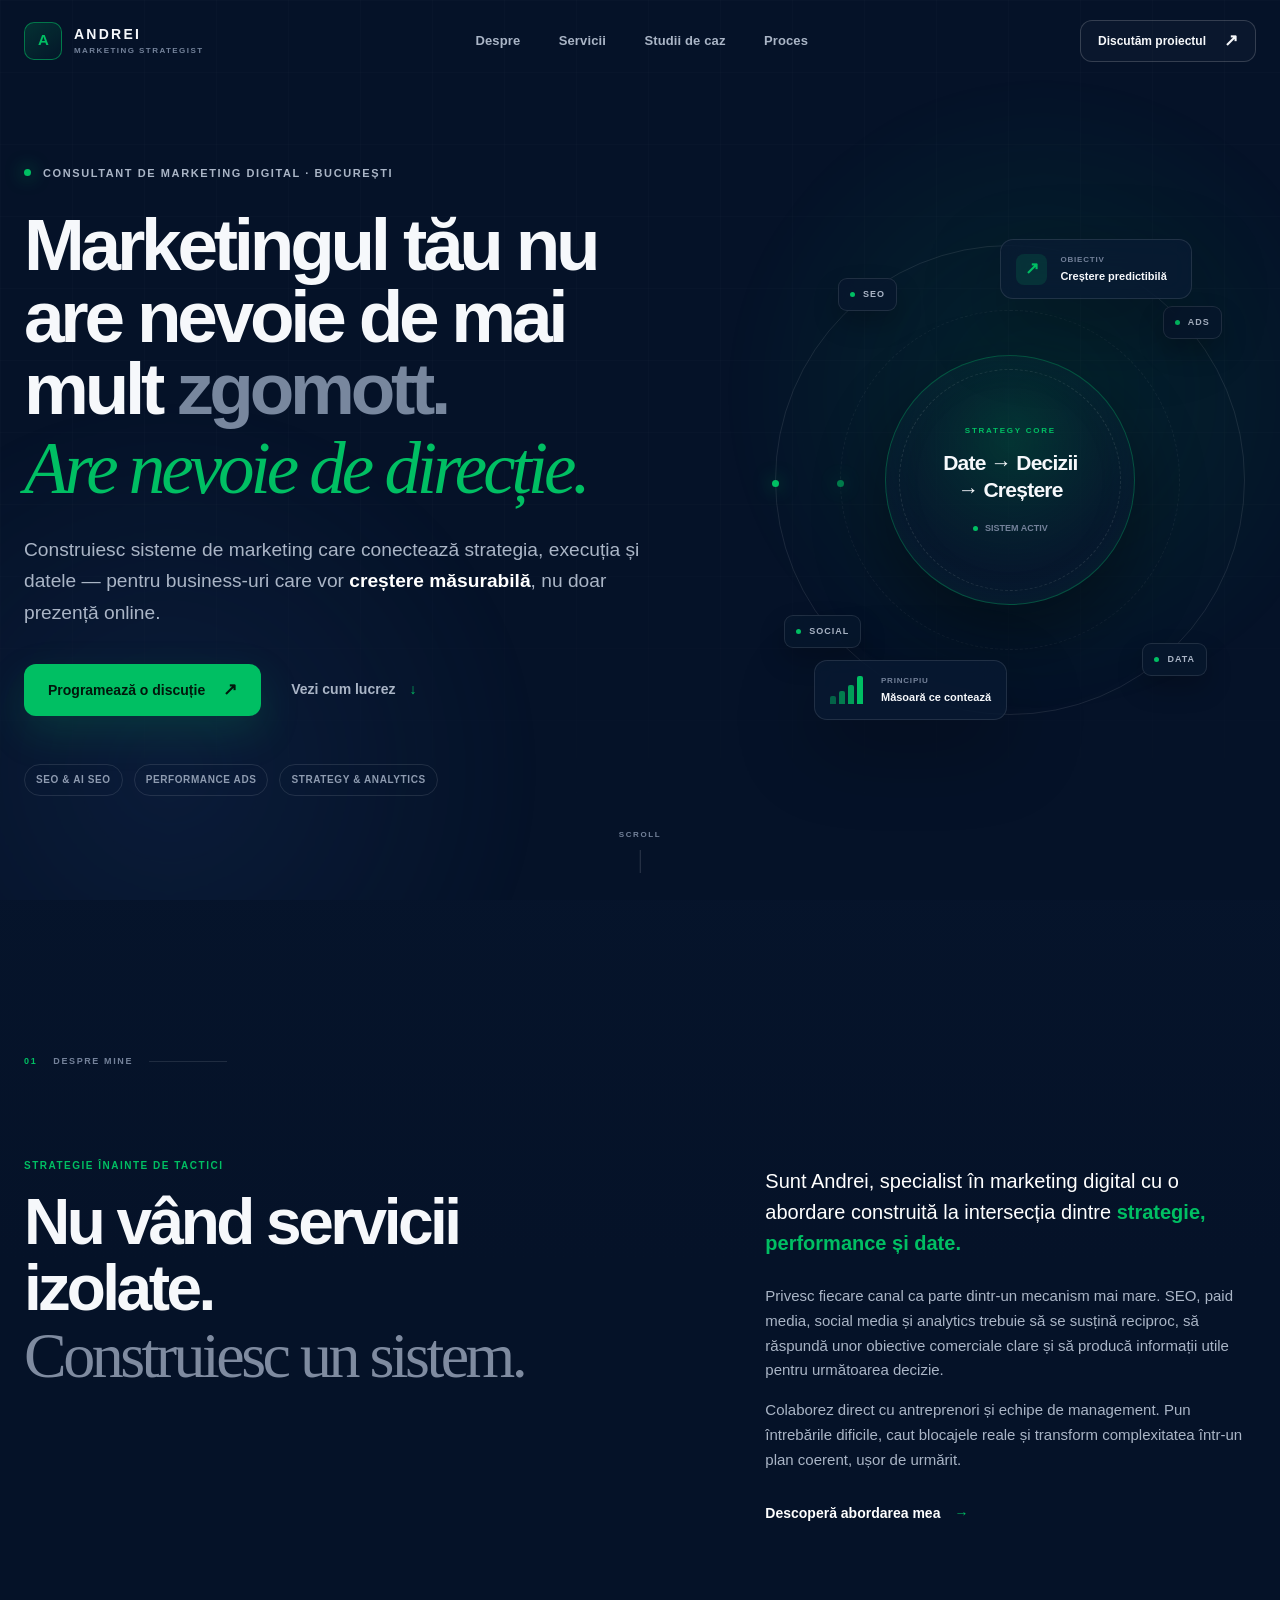
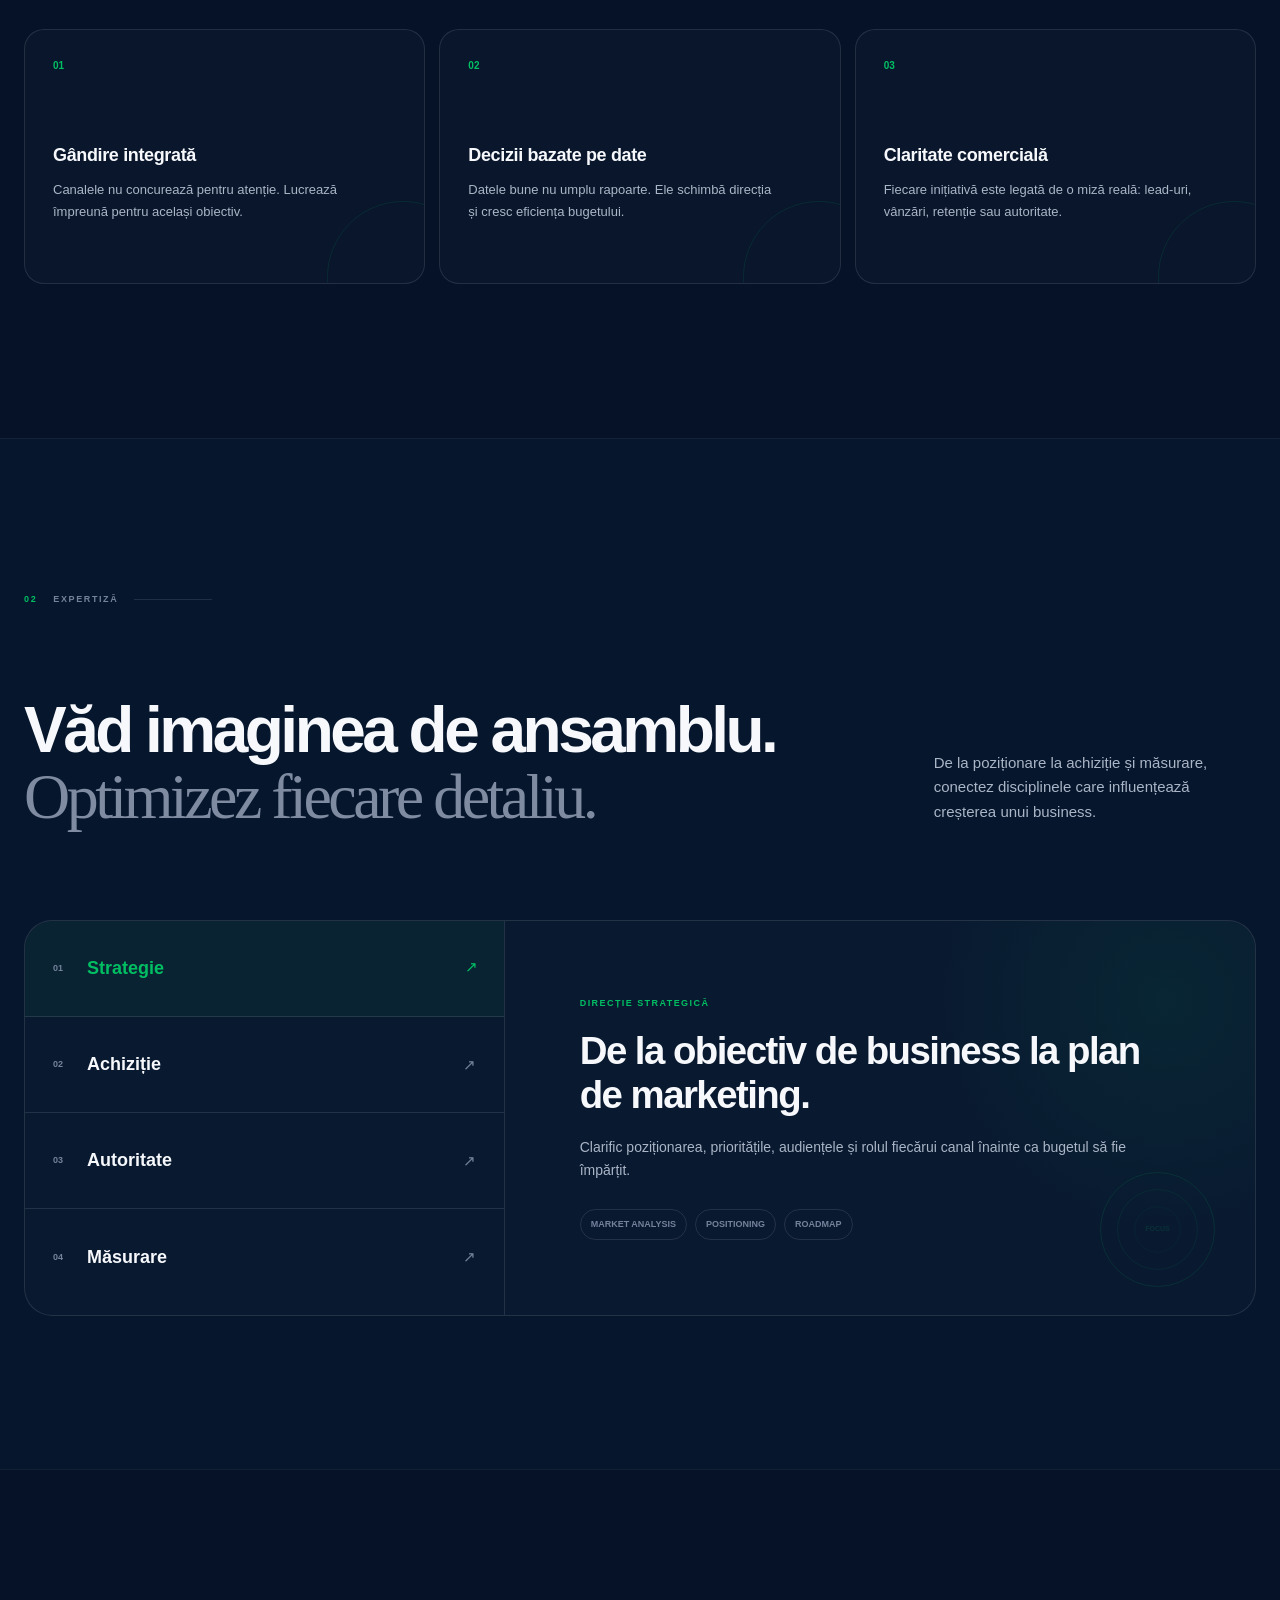
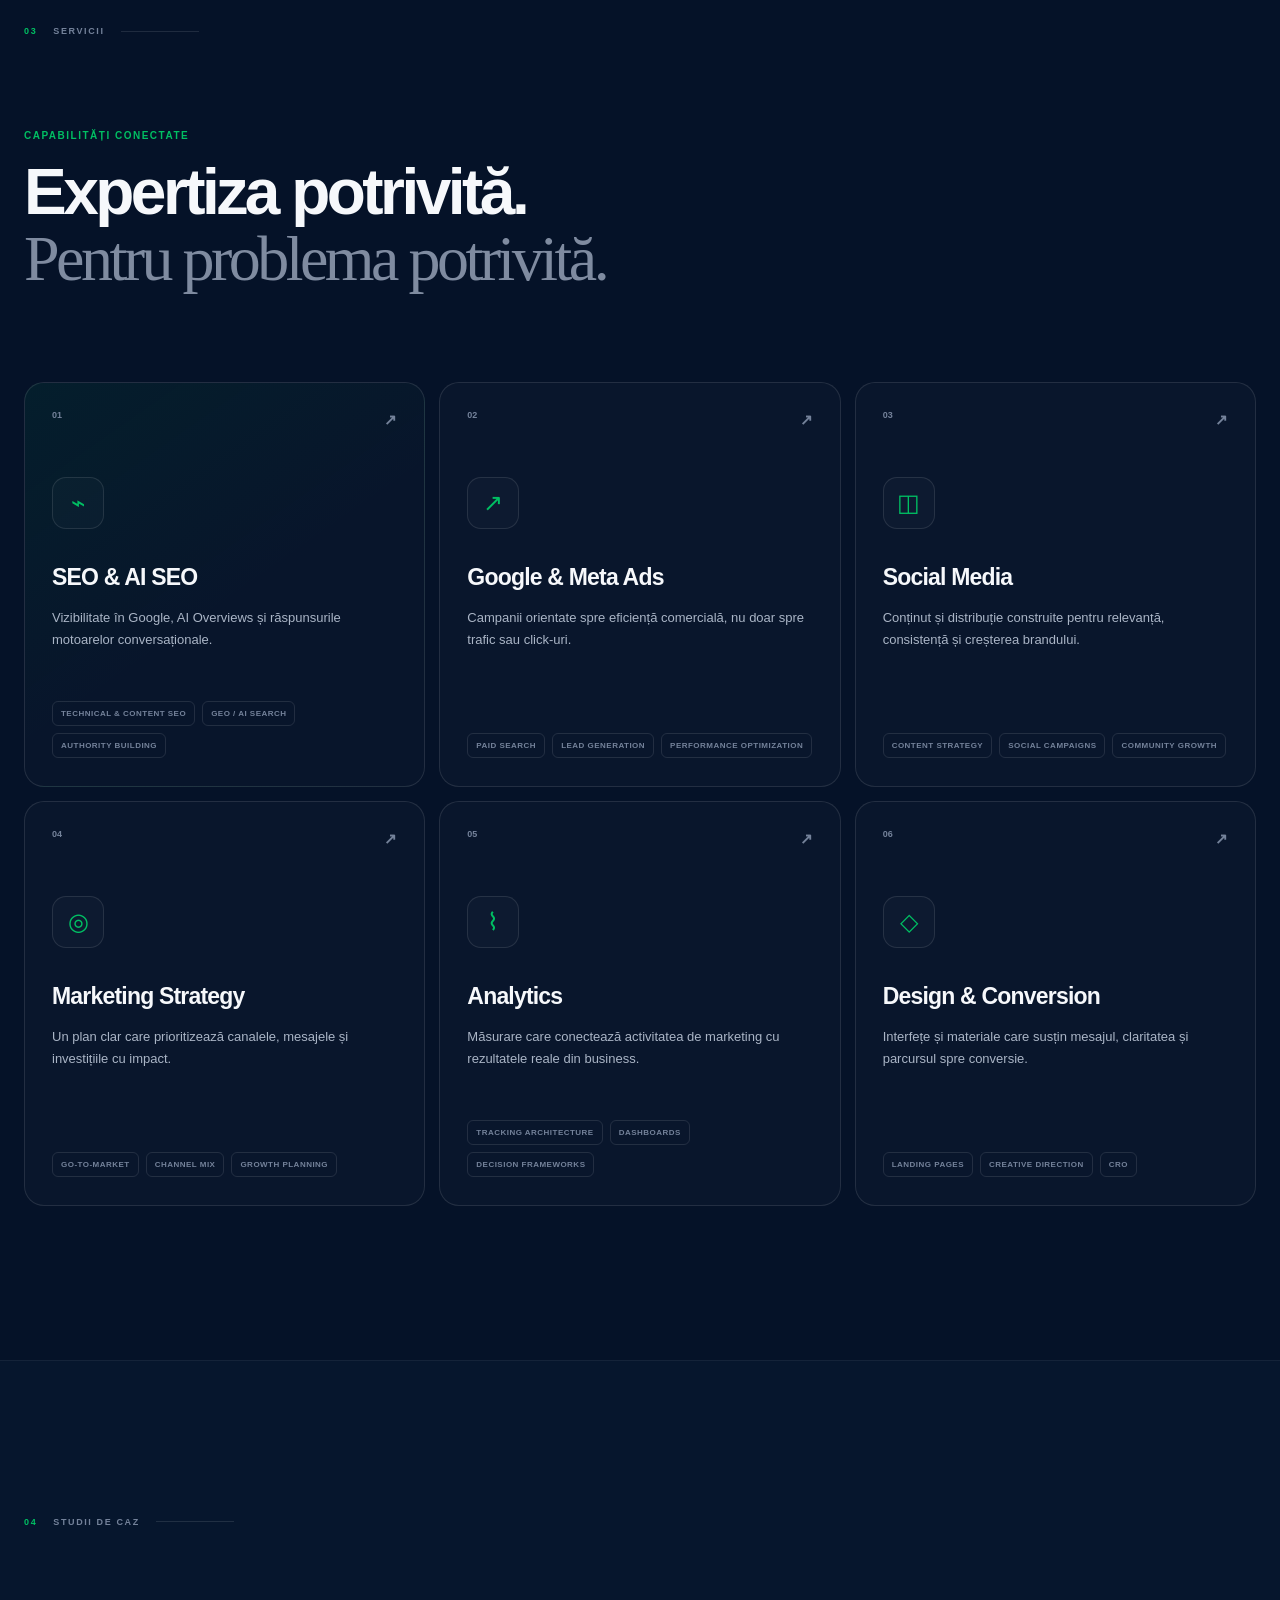
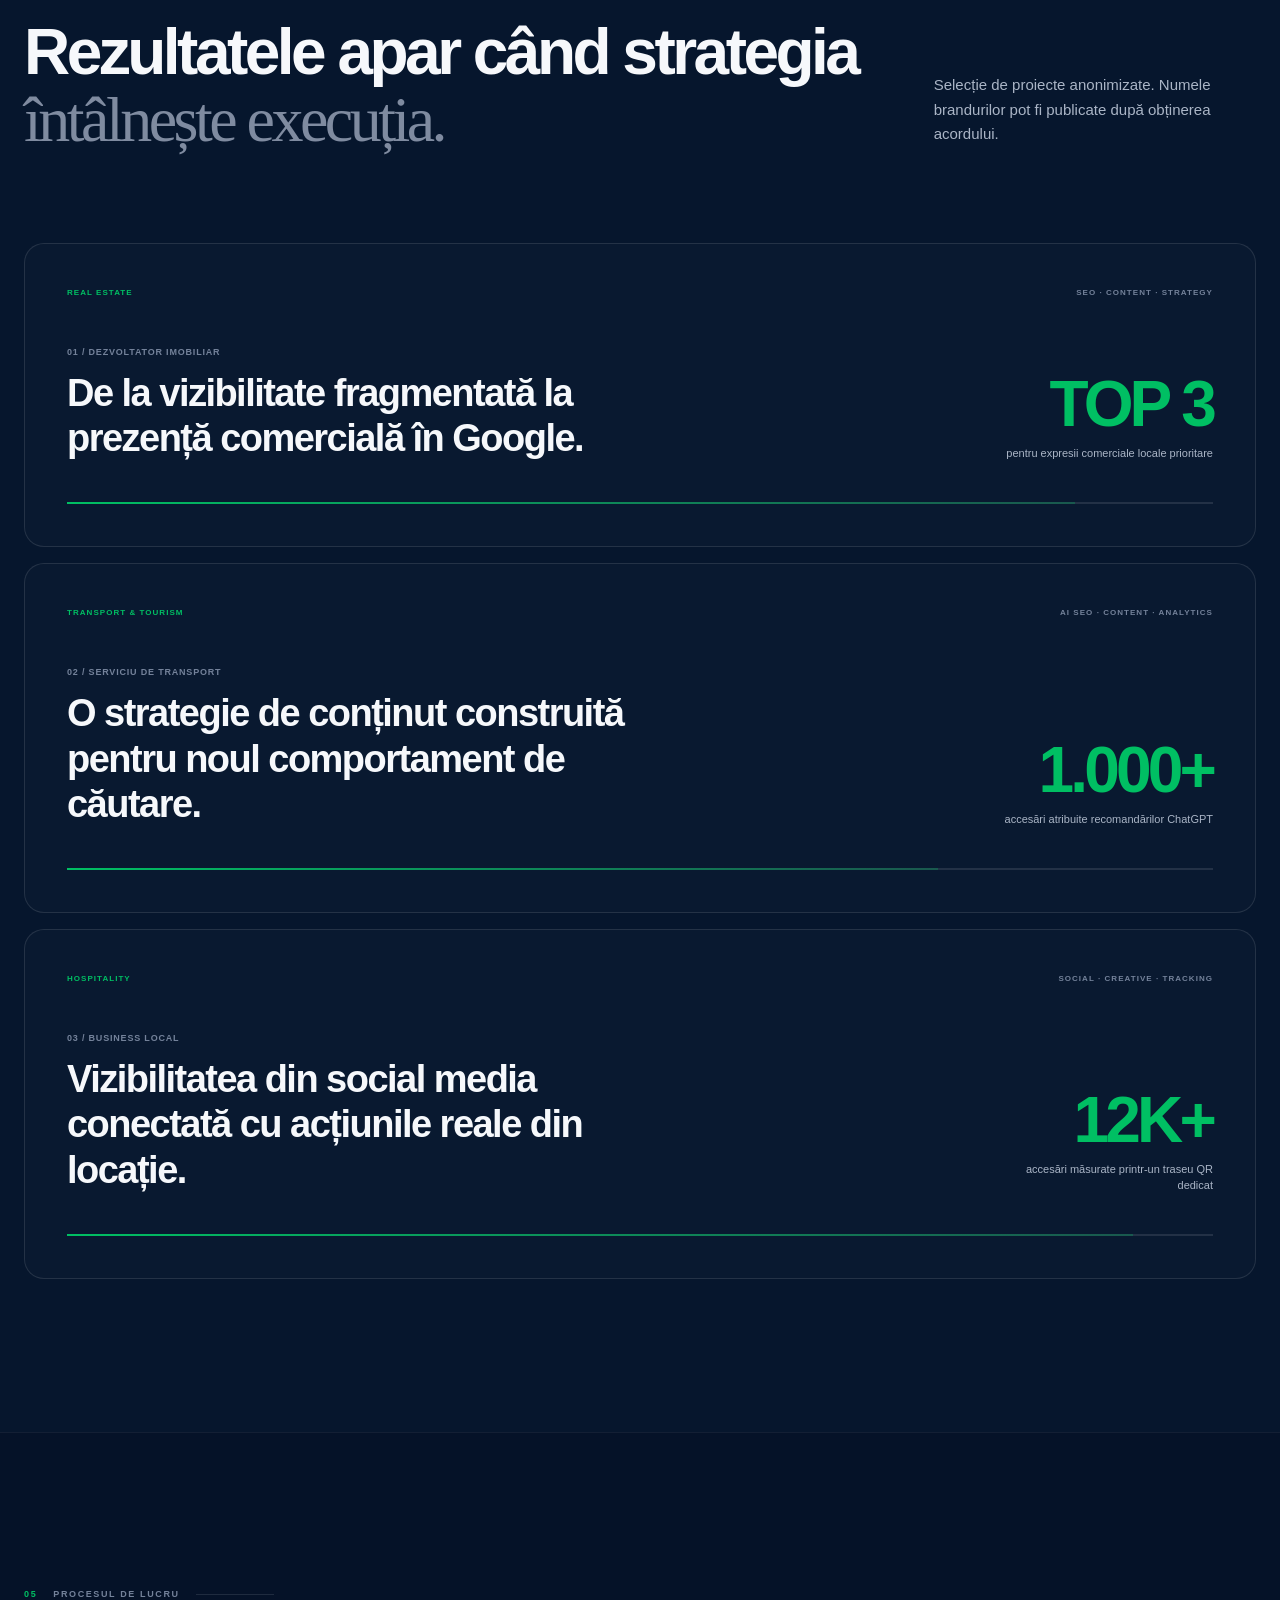
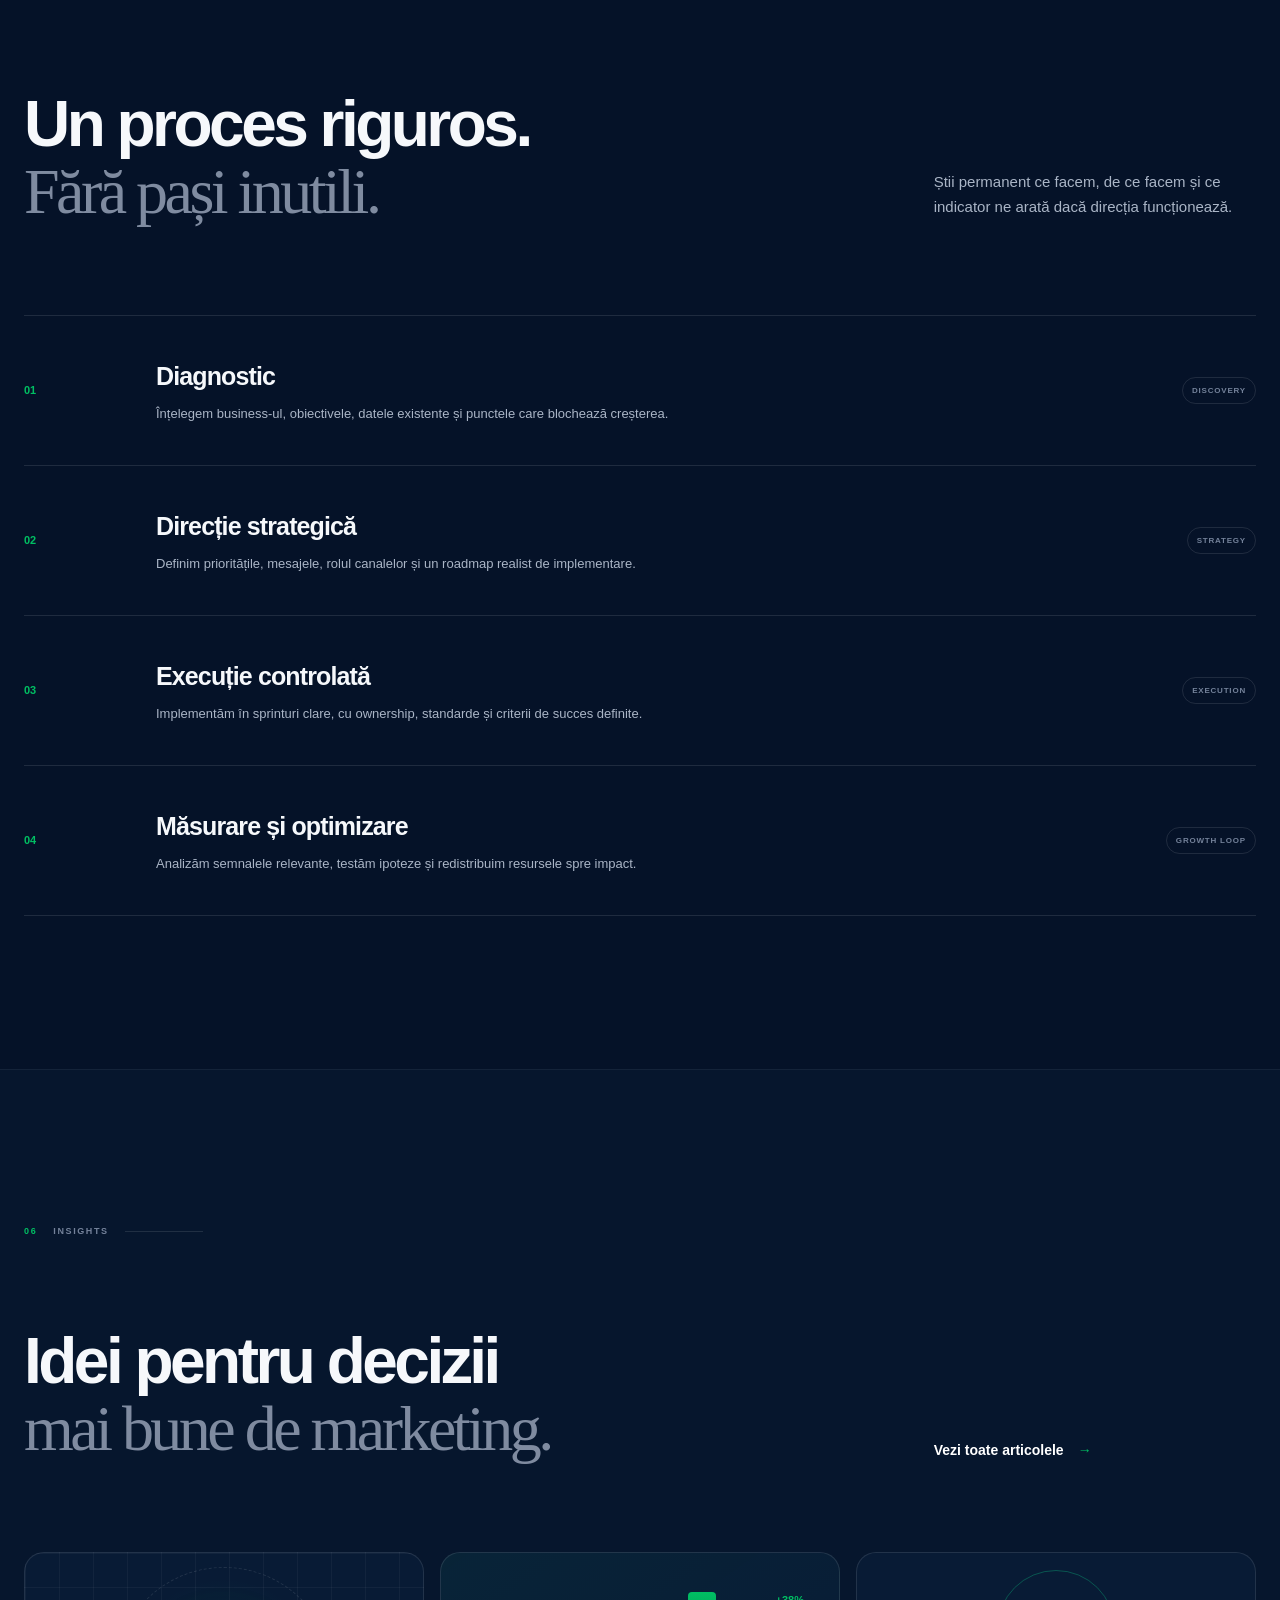
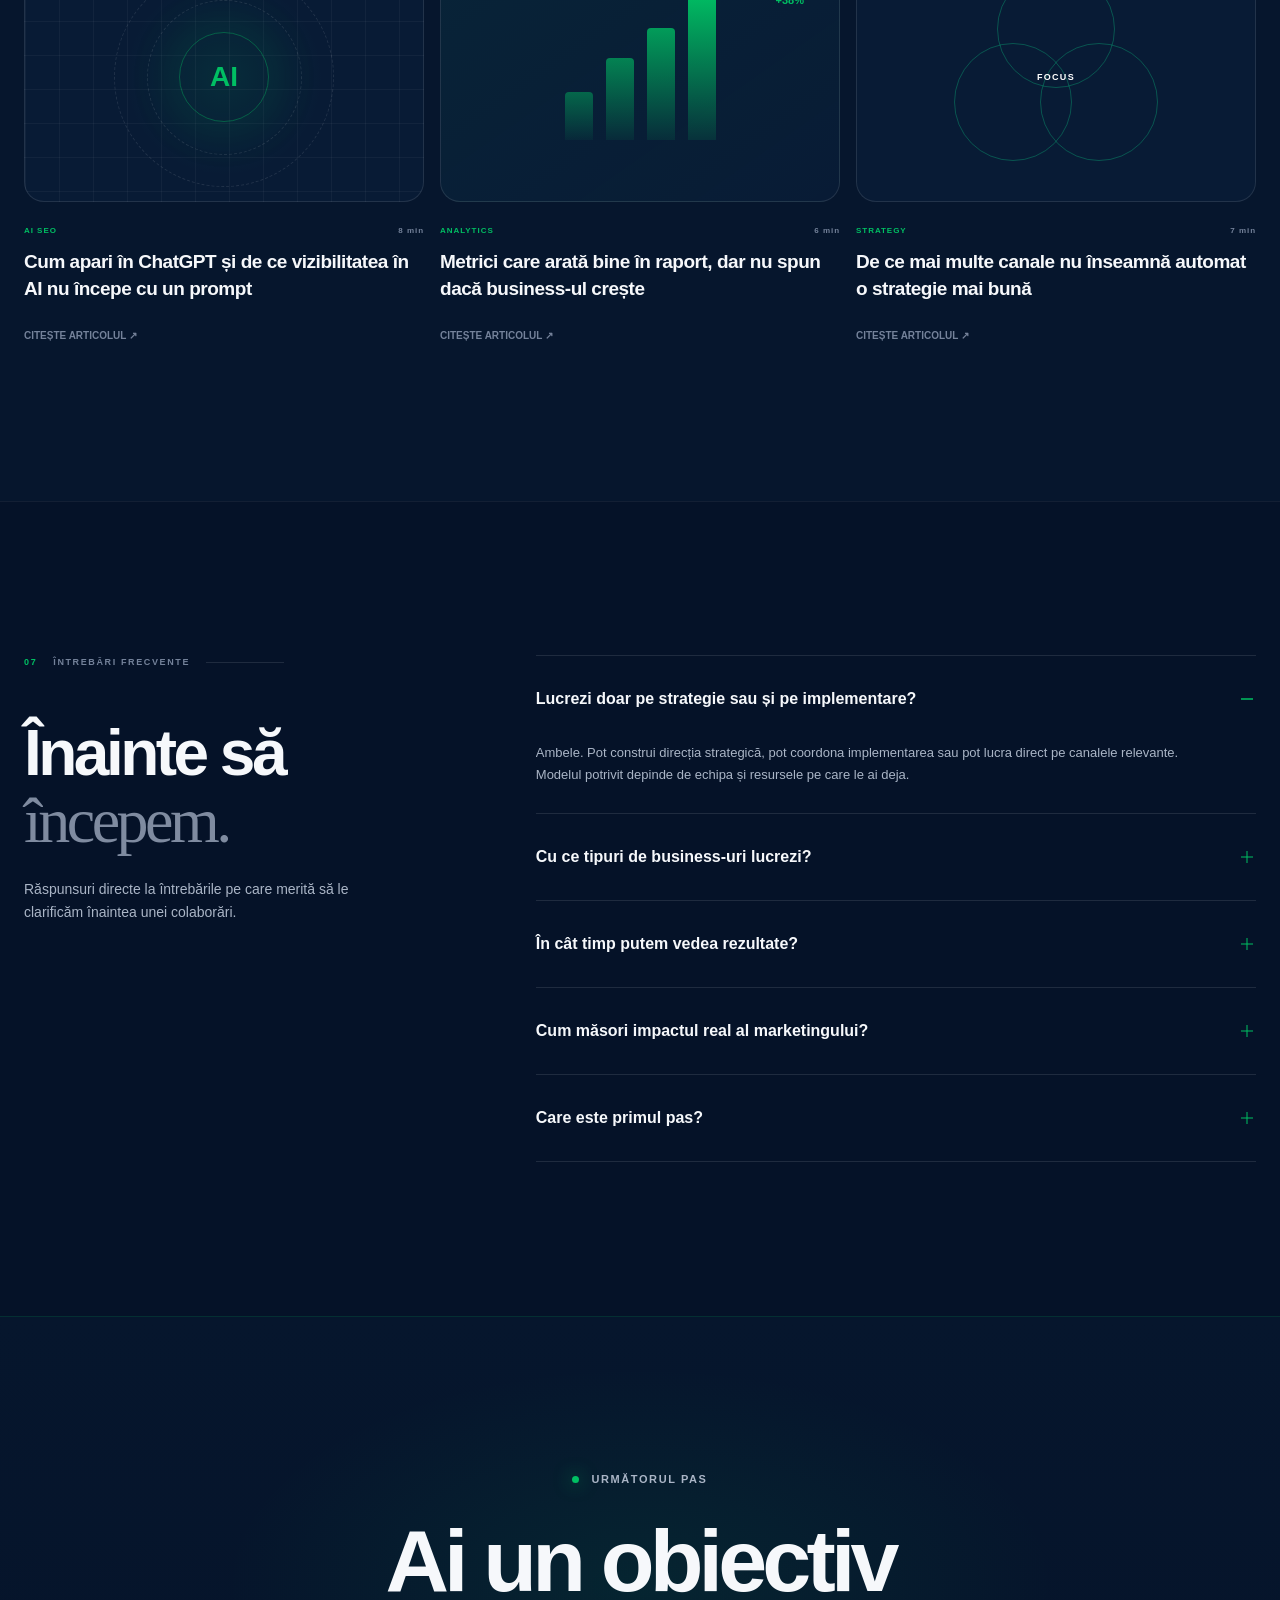
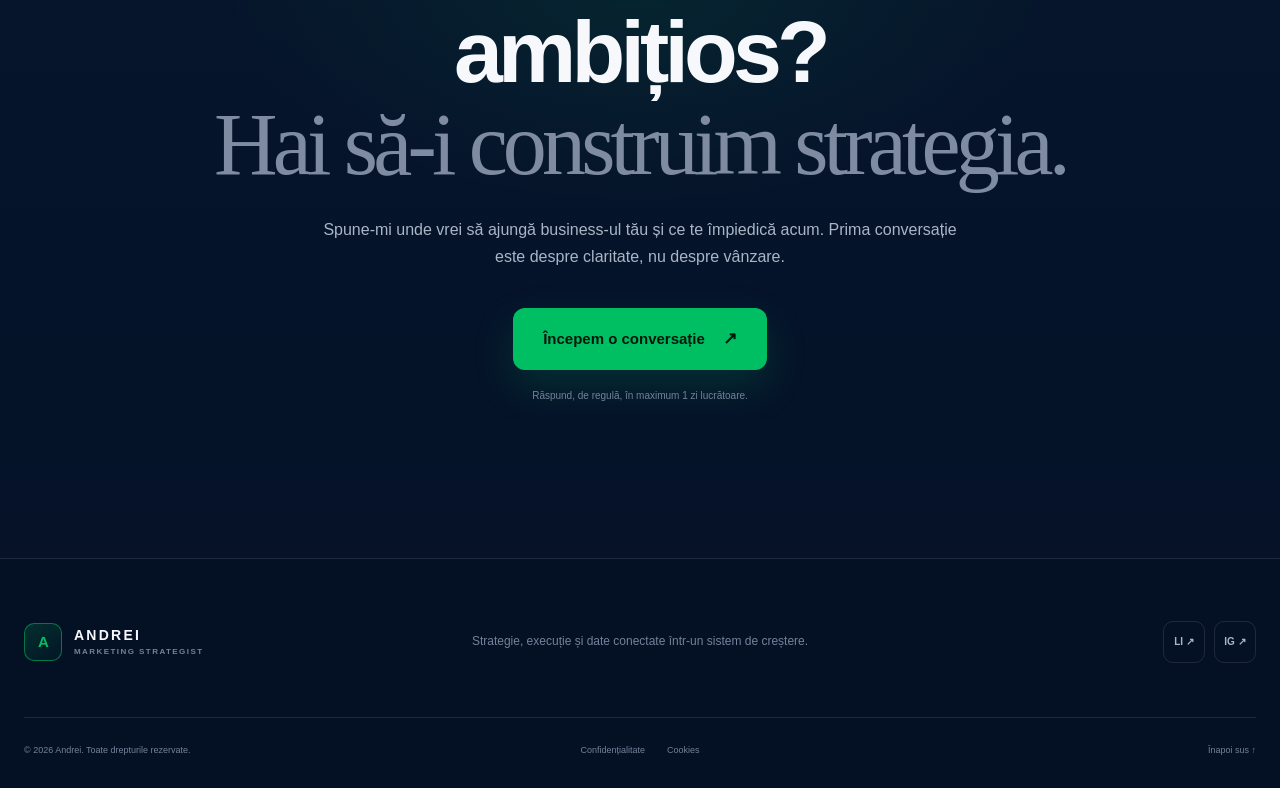
==== commit c9b79278: "Update index.html" ====
--- a/index.html
+++ b/index.html
@@ -102,7 +102,7 @@
         <div class="hero-copy" data-reveal>
           <p class="eyebrow"><span></span> Consultant de marketing digital · București</p>
           <h1 id="hero-title">
-            Marketingul tău nu are nevoie de mai mult <span class="muted-word">zgomot.</span>
+            Marketingul tău nu are nevoie de mai mult <span class="muted-word">zgomott.</span>
             <em>Are nevoie de direcție.</em>
           </h1>
           <p class="hero-lead">
